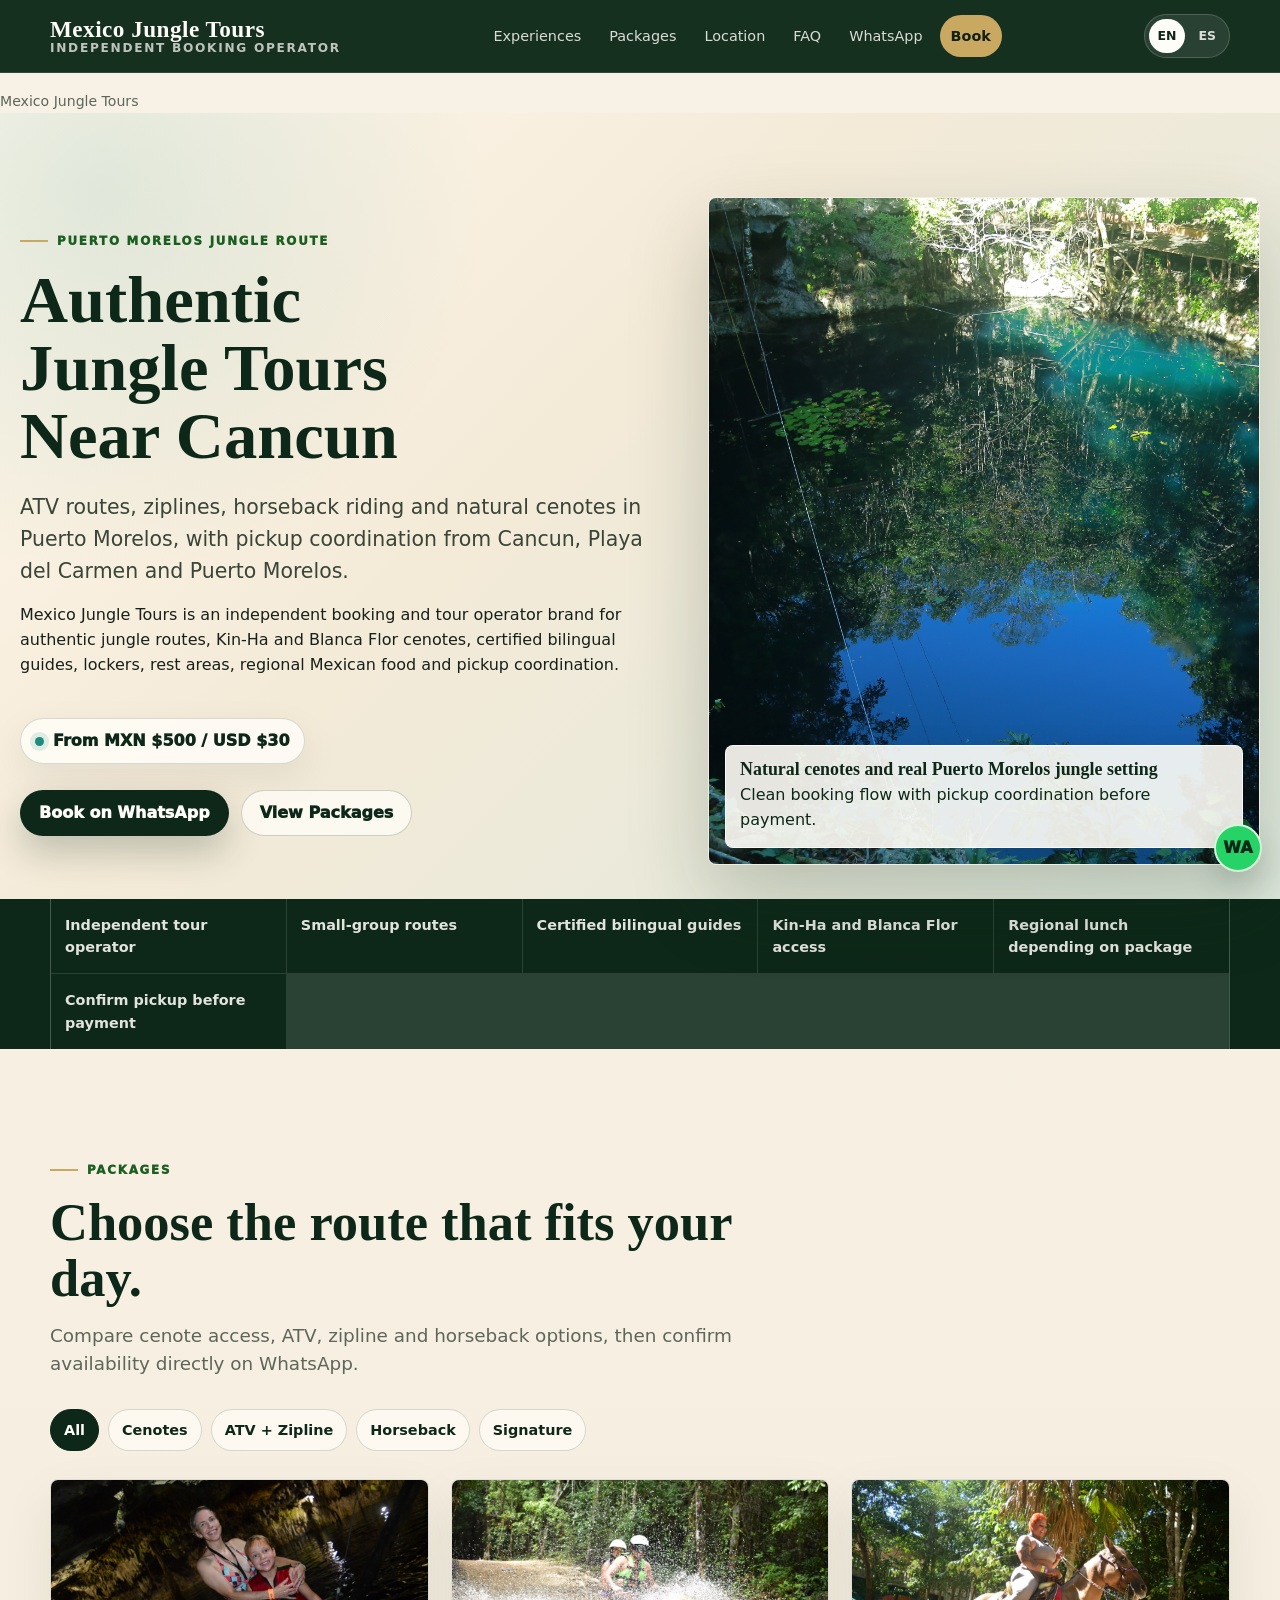
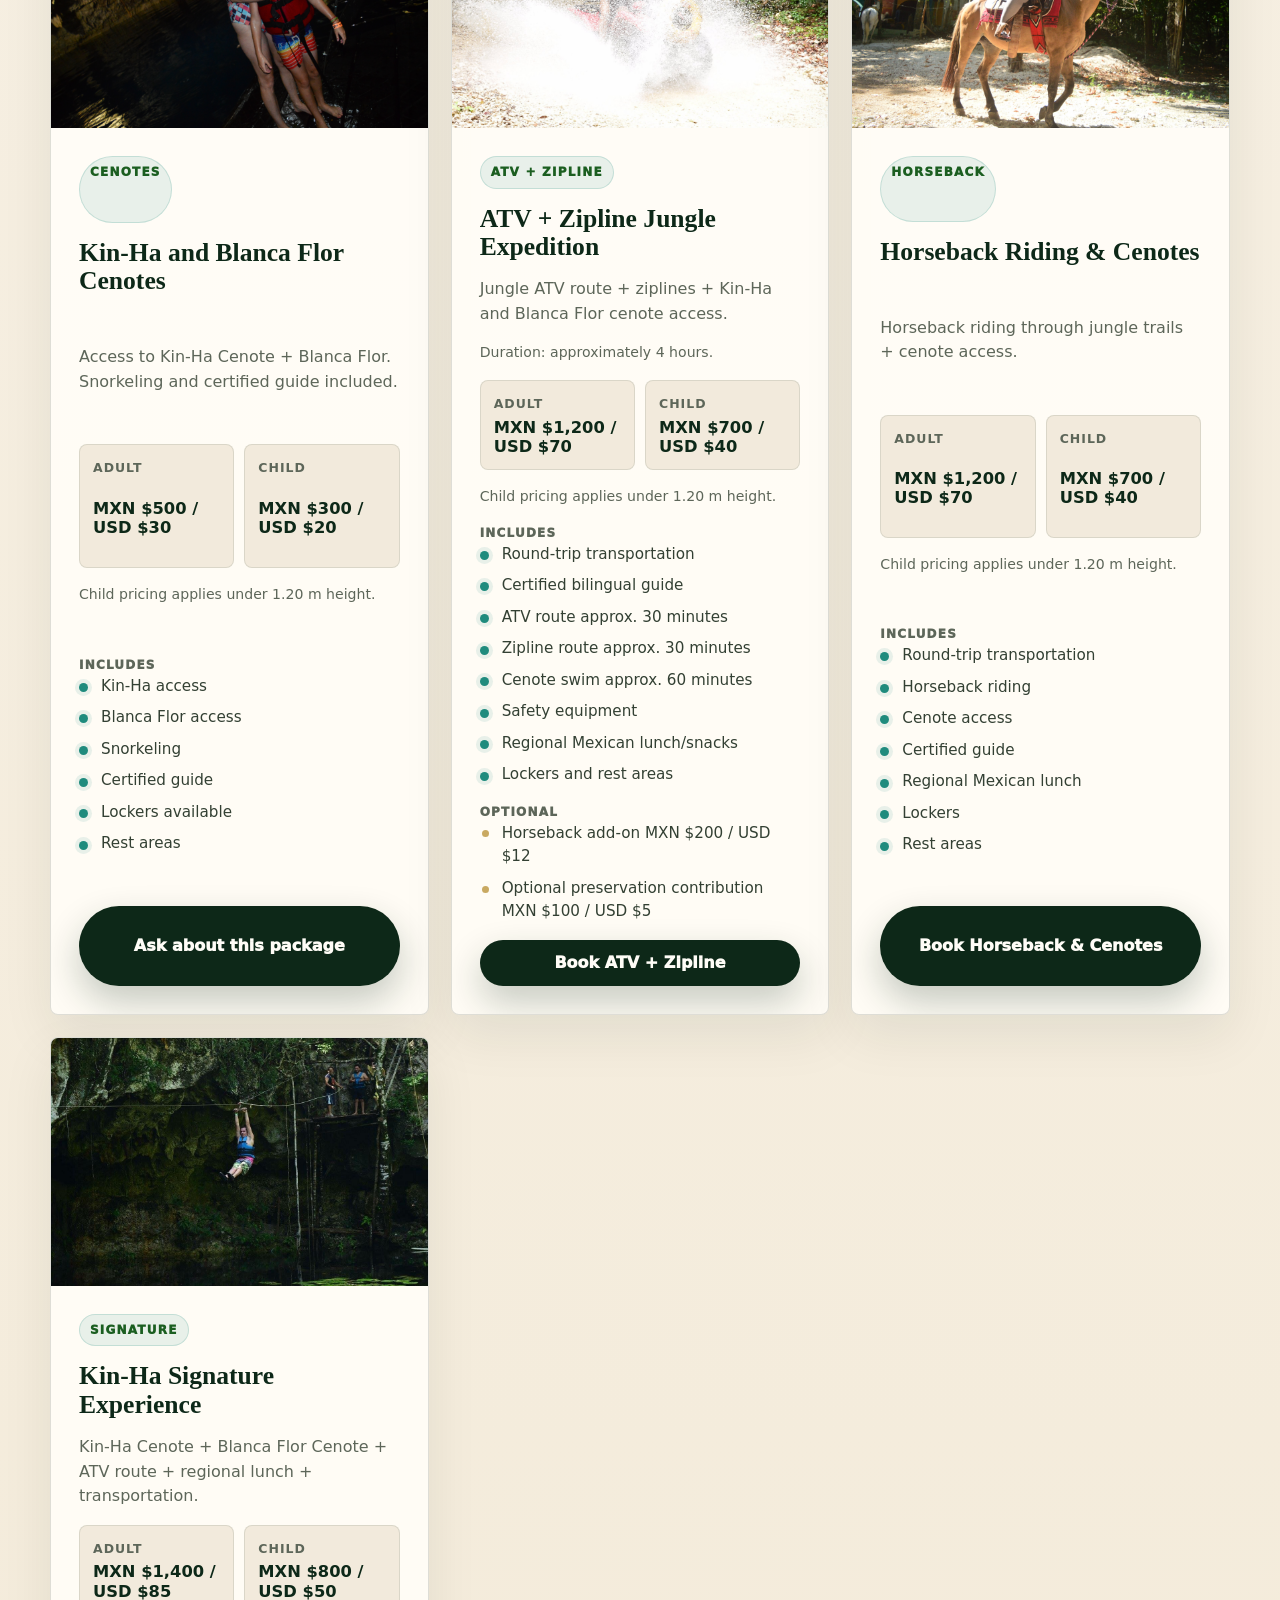
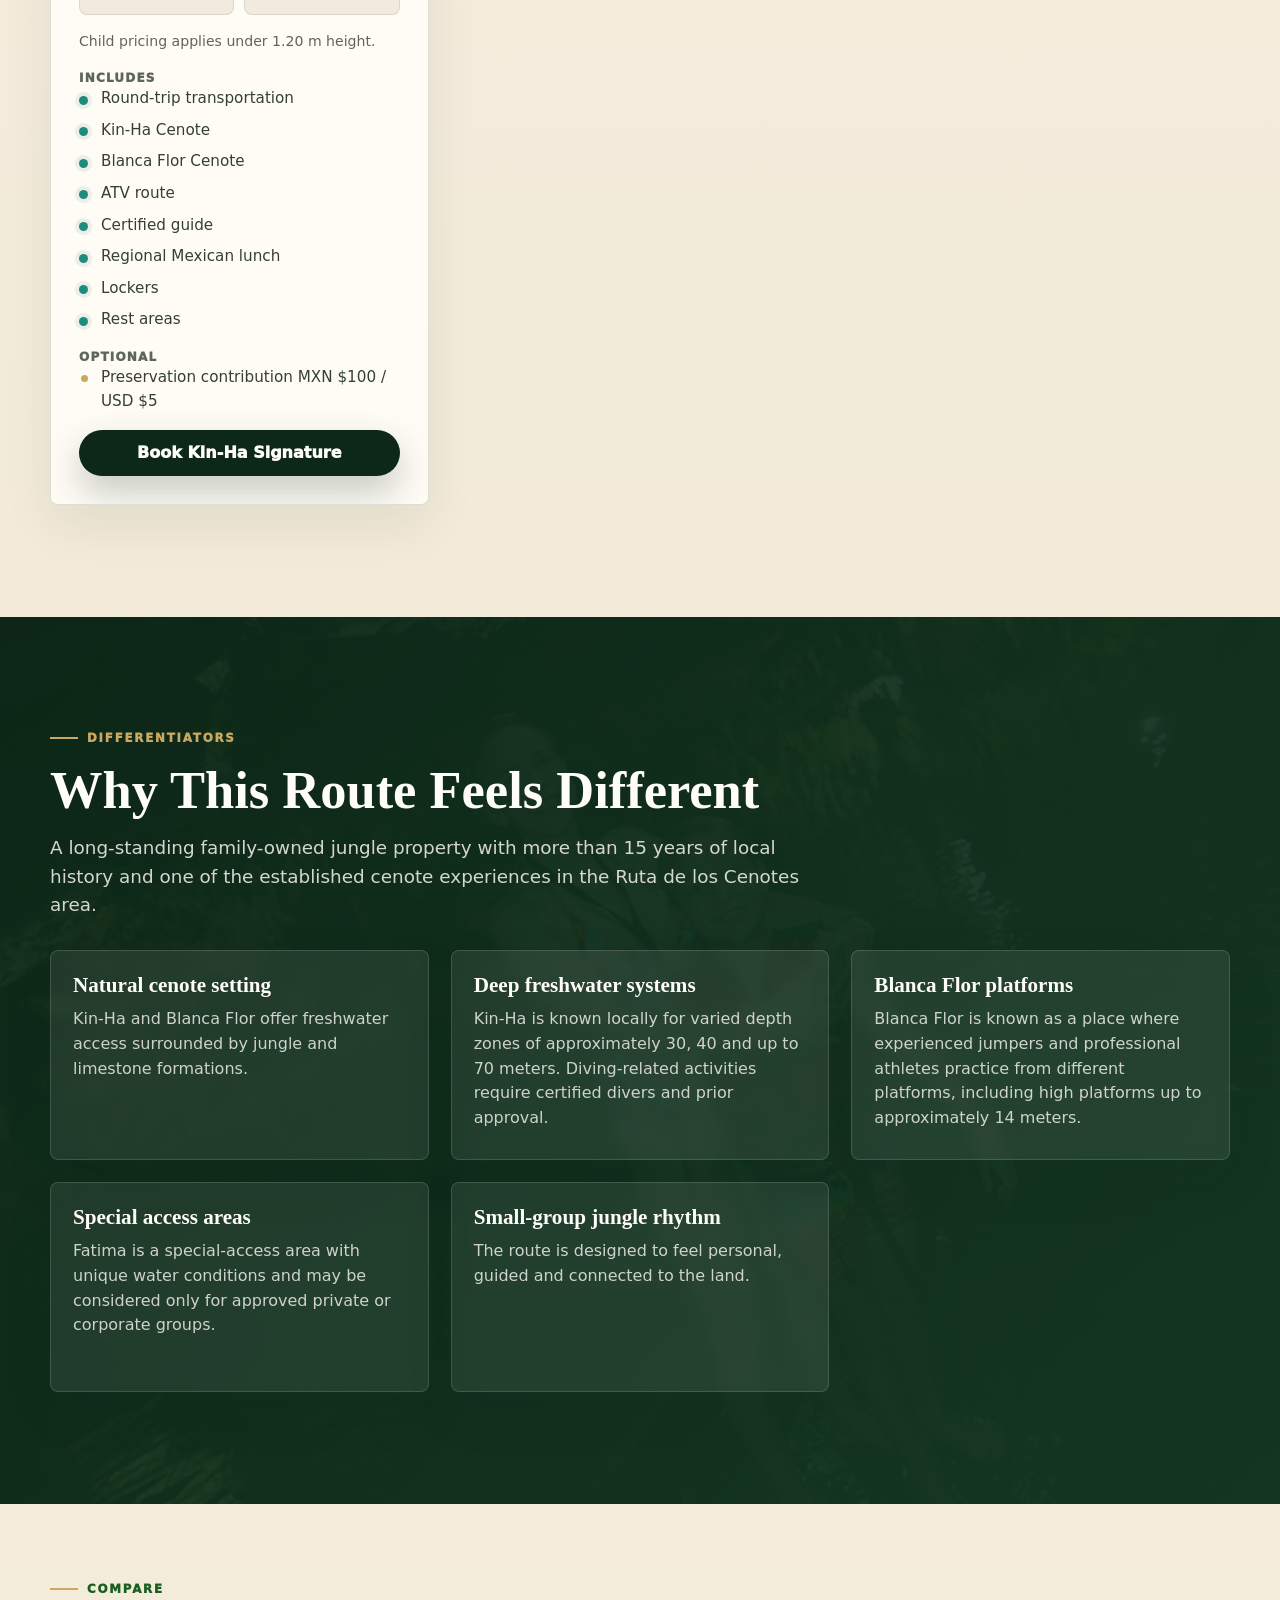
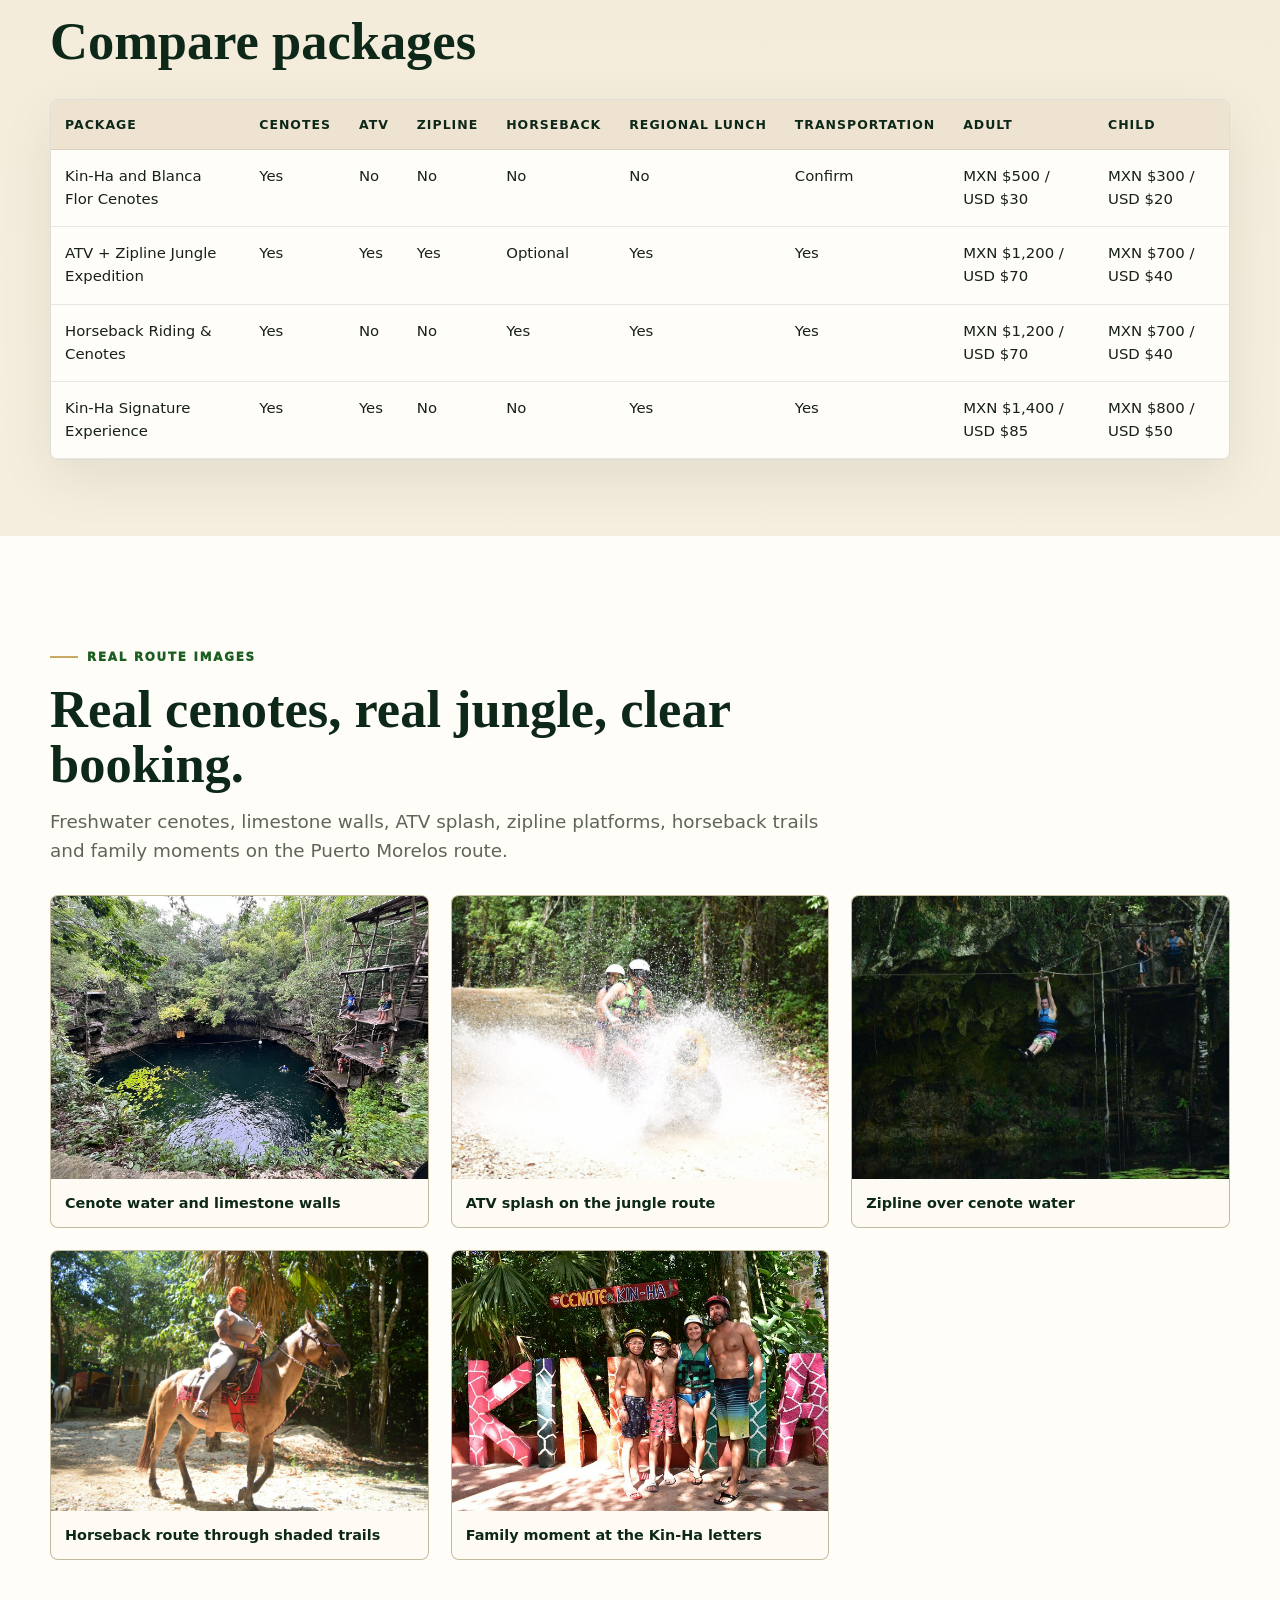
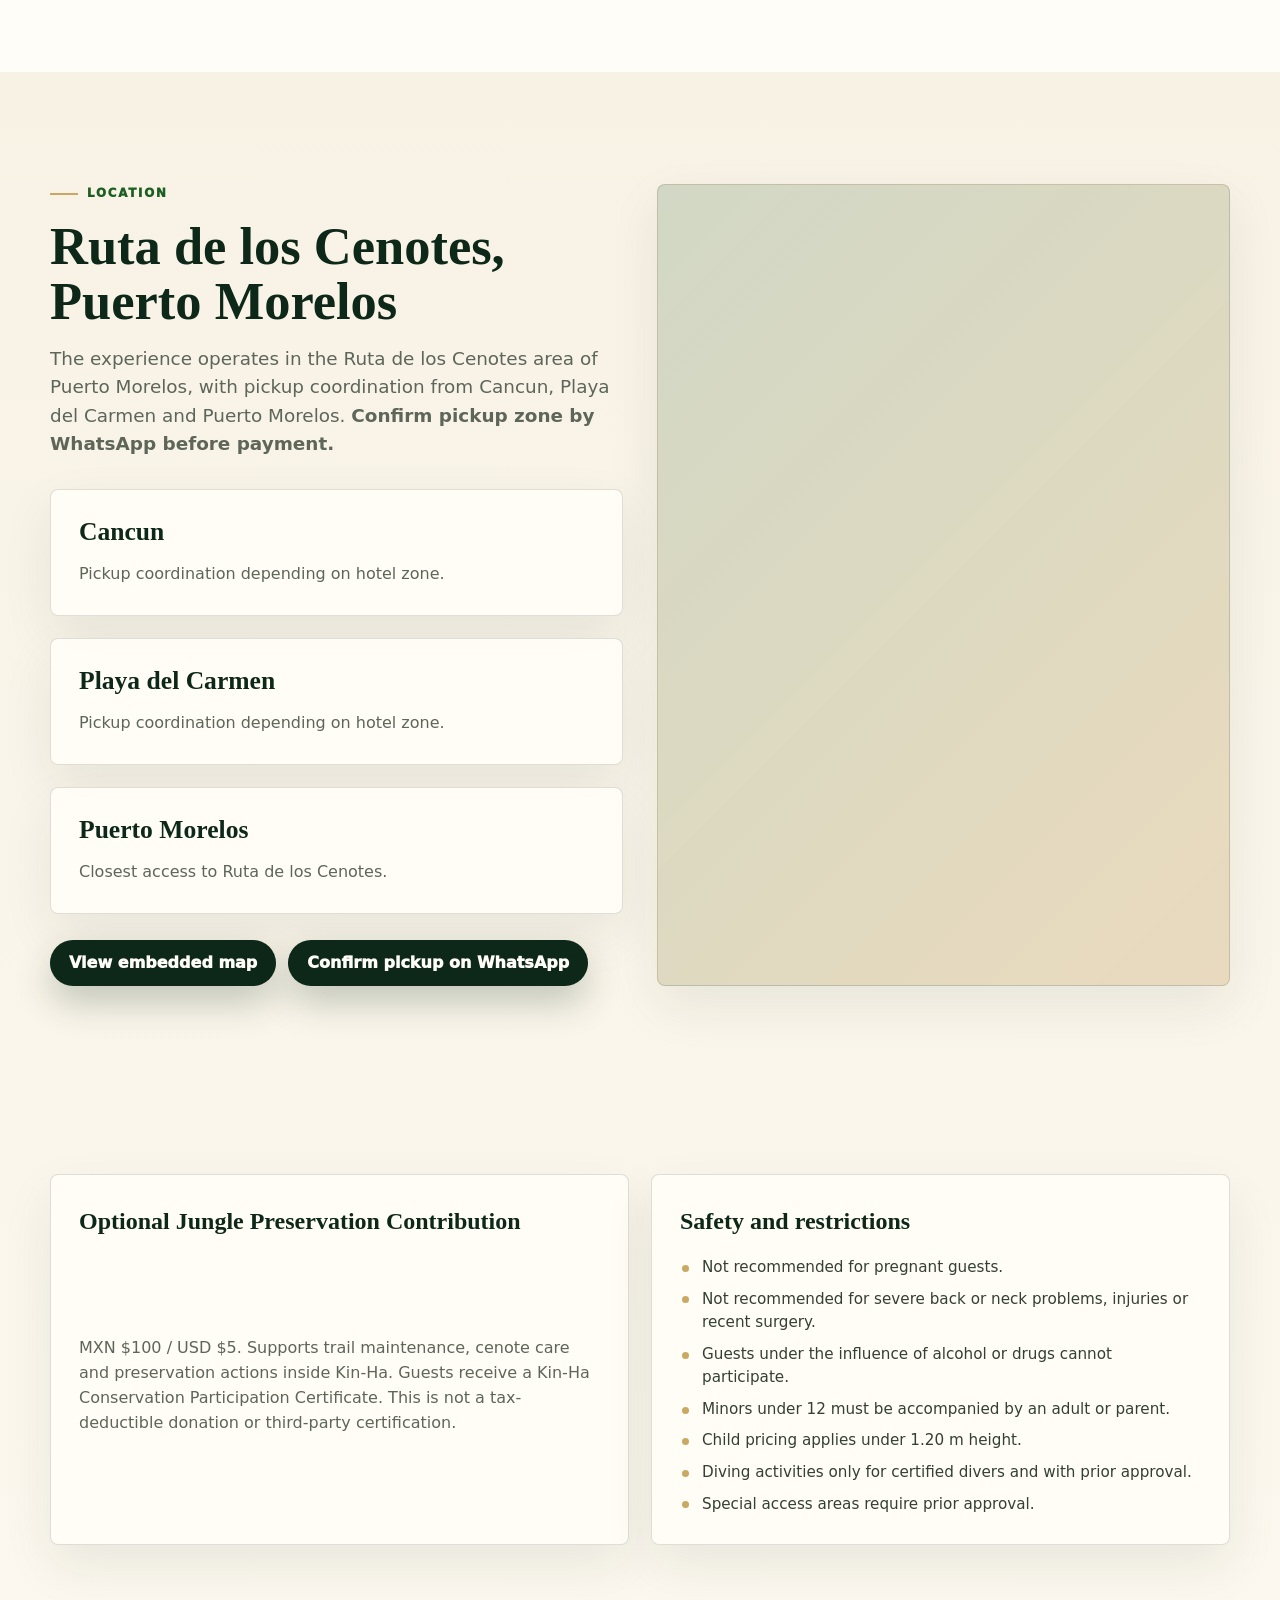
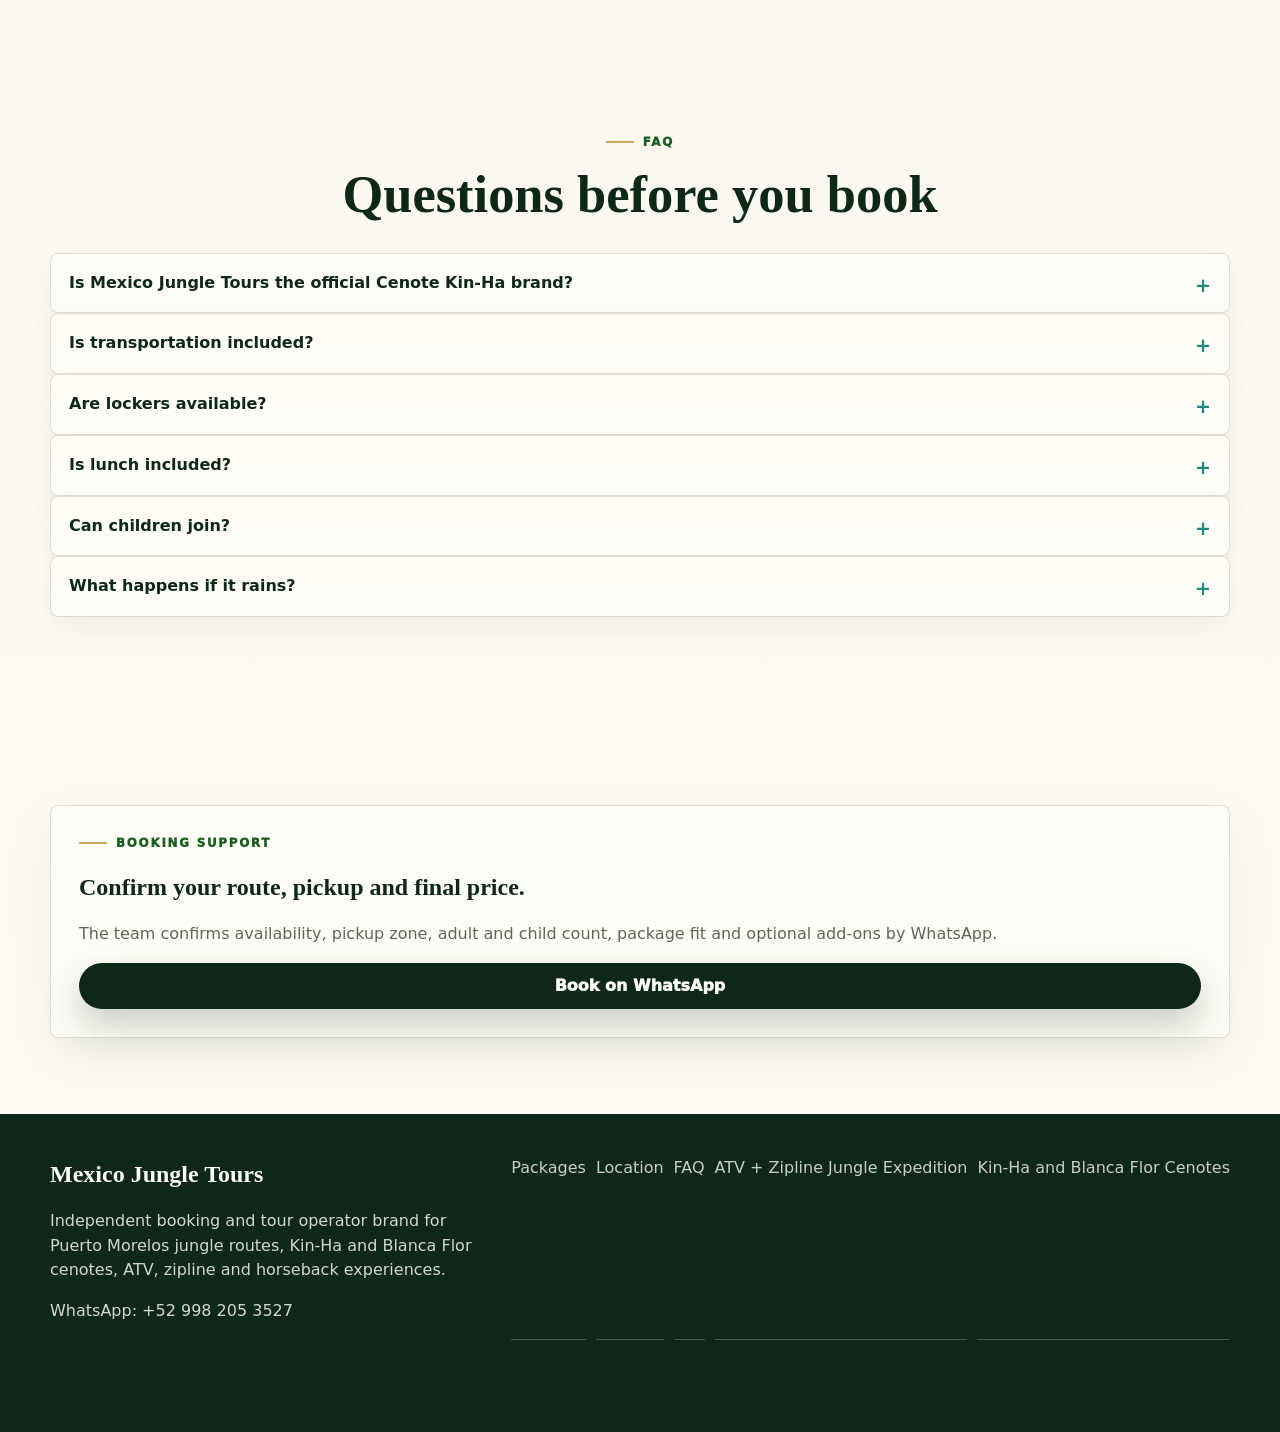
==== en/index.html @ 09f1c8a7 "Build bilingual SEO architecture for Mexico Jungle Tours" ====
<!doctype html>
<html lang="en">
<head>
  <meta charset="utf-8">
  <meta name="viewport" content="width=device-width, initial-scale=1">
  <title>Mexico Jungle Tours | ATV, Zipline &amp; Cenote Tours Near Cancun</title>
  <meta name="description" content="Book authentic ATV, zipline, horseback riding and cenote tours in Puerto Morelos with pickup coordination from Cancun, Playa del Carmen and Puerto Morelos.">
  <meta name="robots" content="index,follow">
  <link rel="canonical" href="https://mexicojungletours.com/en/">
  <link rel="alternate" hreflang="en" href="https://mexicojungletours.com/en/">
  <link rel="alternate" hreflang="es-MX" href="https://mexicojungletours.com/es/">
  <link rel="alternate" hreflang="x-default" href="https://mexicojungletours.com/">
  <meta property="og:title" content="Mexico Jungle Tours | ATV, Zipline &amp; Cenote Tours Near Cancun">
  <meta property="og:description" content="Book authentic ATV, zipline, horseback riding and cenote tours in Puerto Morelos with pickup coordination from Cancun, Playa del Carmen and Puerto Morelos.">
  <meta property="og:type" content="website">
  <meta property="og:url" content="https://mexicojungletours.com/en/">
  <meta property="og:image" content="https://mexicojungletours.com/assets/cenote-blanca-flor-puerto-morelos.jpg">
  <meta name="twitter:card" content="summary_large_image">
  <meta name="twitter:title" content="Mexico Jungle Tours | ATV, Zipline &amp; Cenote Tours Near Cancun">
  <meta name="twitter:description" content="Book authentic ATV, zipline, horseback riding and cenote tours in Puerto Morelos with pickup coordination from Cancun, Playa del Carmen and Puerto Morelos.">
  <meta name="twitter:image" content="https://mexicojungletours.com/assets/cenote-blanca-flor-puerto-morelos.jpg">
  <link rel="stylesheet" href="/assets/site.css">
<script type="application/ld+json">{"@context":"https://schema.org","@graph":[{"@type":"Organization","@id":"https://mexicojungletours.com/#organization","name":"Mexico Jungle Tours","url":"https://mexicojungletours.com","telephone":"+52 998 205 3527","description":"Independent booking and tour operator brand for Puerto Morelos jungle routes, Kin-Ha and Blanca Flor cenotes, ATV, zipline and horseback experiences."},{"@type":"LocalBusiness","@id":"https://mexicojungletours.com/#localbusiness","name":"Mexico Jungle Tours","url":"https://mexicojungletours.com","telephone":"+52 998 205 3527","image":"https://mexicojungletours.com/assets/cenote-blanca-flor-puerto-morelos.jpg","address":{"@type":"PostalAddress","addressLocality":"Puerto Morelos","addressRegion":"Quintana Roo","addressCountry":"MX"},"areaServed":["Cancun","Playa del Carmen","Puerto Morelos","Riviera Maya"],"description":"Mexico Jungle Tours is an independent booking and tour operator brand for authentic jungle routes, Kin-Ha and Blanca Flor cenotes, certified bilingual guides, lockers, rest areas, regional Mexican food and pickup coordination."},{"@type":"BreadcrumbList","@id":"https://mexicojungletours.com/en/#breadcrumb","itemListElement":[{"@type":"ListItem","position":1,"name":"Mexico Jungle Tours","item":"https://mexicojungletours.com/en/"}]},{"@type":"FAQPage","@id":"https://mexicojungletours.com/en/#faq","mainEntity":[{"@type":"Question","name":"Is Mexico Jungle Tours the official Cenote Kin-Ha brand?","acceptedAnswer":{"@type":"Answer","text":"No. Mexico Jungle Tours is an independent booking and tour operator brand offering access to authentic jungle routes and cenote experiences, including Kin-Ha and Blanca Flor access."}},{"@type":"Question","name":"Is transportation included?","acceptedAnswer":{"@type":"Answer","text":"Transportation is included in ATV, horseback and signature packages. Confirm your pickup zone before payment."}},{"@type":"Question","name":"Are lockers available?","acceptedAnswer":{"@type":"Answer","text":"Yes, lockers and rest areas are available."}},{"@type":"Question","name":"Is lunch included?","acceptedAnswer":{"@type":"Answer","text":"Regional Mexican lunch or snacks are included depending on the package."}},{"@type":"Question","name":"Can children join?","acceptedAnswer":{"@type":"Answer","text":"Children can join many activities. Minors under 12 must be accompanied by an adult or parent."}},{"@type":"Question","name":"What happens if it rains?","acceptedAnswer":{"@type":"Answer","text":"Light rain can be part of the jungle route. The team confirms weather, safety and schedule changes before the activity."}}]},{"@type":"TouristTrip","@id":"https://mexicojungletours.com/en/puerto-morelos-cenote-tour/#tour","name":"Kin-Ha and Blanca Flor Cenotes","description":"Access to Kin-Ha Cenote + Blanca Flor. Snorkeling and certified guide included.","image":"https://mexicojungletours.com/assets/cenote-kinha-ruta-de-los-cenotes.jpg","touristType":["Adventure travelers","Families","Small groups"],"provider":{"@id":"https://mexicojungletours.com/#organization"},"offers":{"@type":"Offer","name":"Kin-Ha and Blanca Flor Cenotes","priceCurrency":"MXN","price":"500","url":"https://mexicojungletours.com/en/puerto-morelos-cenote-tour/","availability":"https://schema.org/InStock"}},{"@type":"TouristTrip","@id":"https://mexicojungletours.com/en/atv-zipline-cenote-tour-cancun/#tour","name":"ATV + Zipline Jungle Expedition","description":"Jungle ATV route + ziplines + Kin-Ha and Blanca Flor cenote access.","image":"https://mexicojungletours.com/assets/atv-jungle-splash-kinha.jpg","touristType":["Adventure travelers","Families","Small groups"],"provider":{"@id":"https://mexicojungletours.com/#organization"},"offers":{"@type":"Offer","name":"ATV + Zipline Jungle Expedition","priceCurrency":"MXN","price":"1200","url":"https://mexicojungletours.com/en/atv-zipline-cenote-tour-cancun/","availability":"https://schema.org/InStock"}},{"@type":"TouristTrip","@id":"https://mexicojungletours.com/en/horseback-riding-cenote-tour-puerto-morelos/#tour","name":"Horseback Riding & Cenotes","description":"Horseback riding through jungle trails + cenote access.","image":"https://mexicojungletours.com/assets/horseback-riding-puerto-morelos-jungle.jpg","touristType":["Adventure travelers","Families","Small groups"],"provider":{"@id":"https://mexicojungletours.com/#organization"},"offers":{"@type":"Offer","name":"Horseback Riding & Cenotes","priceCurrency":"MXN","price":"1200","url":"https://mexicojungletours.com/en/horseback-riding-cenote-tour-puerto-morelos/","availability":"https://schema.org/InStock"}},{"@type":"TouristTrip","@id":"https://mexicojungletours.com/en/ruta-de-los-cenotes-puerto-morelos/#tour","name":"Kin-Ha Signature Experience","description":"Kin-Ha Cenote + Blanca Flor Cenote + ATV route + regional lunch + transportation.","image":"https://mexicojungletours.com/assets/zipline-over-cenote-water-kinha.jpg","touristType":["Adventure travelers","Families","Small groups"],"provider":{"@id":"https://mexicojungletours.com/#organization"},"offers":{"@type":"Offer","name":"Kin-Ha Signature Experience","priceCurrency":"MXN","price":"1400","url":"https://mexicojungletours.com/en/ruta-de-los-cenotes-puerto-morelos/","availability":"https://schema.org/InStock"}}]}</script>
</head>
<body>
<header class="site-header">
    <div class="header-inner">
      <a class="brand" href="/en/" aria-label="Mexico Jungle Tours">
        <strong>Mexico Jungle Tours</strong>
        <span>Independent booking operator</span>
      </a>
      <nav class="desktop-nav" aria-label="Primary navigation">
        <a href="/en/#experiences">Experiences</a>
        <a href="/en/#packages">Packages</a>
        <a href="/en/#location">Location</a>
        <a href="/en/#faq">FAQ</a>
        <a class="js-wa" data-message-en="Hi, I&#39;m interested in booking a Mexico Jungle Tours cenote and jungle experience. Can you confirm availability, pickup and pricing?" href="https://wa.me/529982053527" target="_blank" rel="noopener noreferrer">WhatsApp</a>
        <a class="nav-book js-wa" data-message-en="Hi, I&#39;m interested in booking a Mexico Jungle Tours cenote and jungle experience. Can you confirm availability, pickup and pricing?" href="https://wa.me/529982053527" target="_blank" rel="noopener noreferrer">Book</a>
      </nav>
      <div class="language-links" aria-label="Language">
        <a class="lang-link is-active" href="/en/" hreflang="en">EN</a>
        <a class="lang-link " href="/es/" hreflang="es-MX">ES</a>
      </div>
    </div>
    <nav class="mobile-nav" aria-label="Mobile navigation">
      <a href="/en/#experiences">Experiences</a>
      <a href="/en/#packages">Packages</a>
      <a href="/en/#location">Location</a>
      <a href="/en/#faq">FAQ</a>
      <a class="js-wa" data-message-en="Hi, I&#39;m interested in booking a Mexico Jungle Tours cenote and jungle experience. Can you confirm availability, pickup and pricing?" href="https://wa.me/529982053527" target="_blank" rel="noopener noreferrer">WhatsApp</a>
    </nav>
  </header>
<nav class="container breadcrumb" aria-label="Breadcrumb"><span aria-current="page">Mexico Jungle Tours</span></nav>
<main>
<section class="hero">
    <div class="hero-grid">
      <div class="hero-copy">
        <span class="eyebrow">Puerto Morelos jungle route</span>
        <h1>Authentic Jungle Tours Near Cancun</h1>
        <p class="subhead">ATV routes, ziplines, horseback riding and natural cenotes in Puerto Morelos, with pickup coordination from Cancun, Playa del Carmen and Puerto Morelos.</p>
        <p>Mexico Jungle Tours is an independent booking and tour operator brand for authentic jungle routes, Kin-Ha and Blanca Flor cenotes, certified bilingual guides, lockers, rest areas, regional Mexican food and pickup coordination.</p>
        <div class="price-cue">From MXN $500 / USD $30</div>
        <div class="hero-actions">
          <a class="btn btn-primary js-wa" data-message-en="Hi, I&#39;m interested in booking a Mexico Jungle Tours cenote and jungle experience. Can you confirm availability, pickup and pricing?" href="https://wa.me/529982053527" target="_blank" rel="noopener noreferrer">Book on WhatsApp</a>
          <a class="btn btn-secondary" href="#packages">View Packages</a>
        </div>
      </div>
      <div class="hero-media">
        <img src="/assets/cenote-blanca-flor-puerto-morelos.jpg" width="3648" height="2432" alt="Natural cenote water and limestone walls in Puerto Morelos on Ruta de los Cenotes" fetchpriority="high">
        <div class="hero-note"><strong>Natural cenotes and real Puerto Morelos jungle setting</strong><span>Clean booking flow with pickup coordination before payment.</span></div>
      </div>
    </div>
  </section>
      <section class="value-strip"><div class="container"><div class="value-grid"><span>Independent tour operator</span><span>Small-group routes</span><span>Certified bilingual guides</span><span>Kin-Ha and Blanca Flor access</span><span>Regional lunch depending on package</span><span>Confirm pickup before payment</span></div></div></section>
      <section class="section" id="packages">
    <div class="container">
      <div class="section-head">
        <span class="eyebrow">Packages</span>
        <h2>Choose the route that fits your day.</h2>
        <p>Compare cenote access, ATV, zipline and horseback options, then confirm availability directly on WhatsApp.</p>
      </div>
      <div class="filters" role="group" aria-label="Packages">
    <button class="filter-btn is-active" type="button" data-filter="all">All</button>
    <button class="filter-btn" type="button" data-filter="cenotes">Cenotes</button>
    <button class="filter-btn" type="button" data-filter="atv">ATV + Zipline</button>
    <button class="filter-btn" type="button" data-filter="horseback">Horseback</button>
    <button class="filter-btn" type="button" data-filter="signature">Signature</button>
  </div>
      <div class="packages-grid"><article class="package-card" data-route="cenotes">
    <a class="package-image" href="/en/puerto-morelos-cenote-tour/"><img src="/assets/cenote-kinha-ruta-de-los-cenotes.jpg" width="4512" height="3000" alt="Natural freshwater at Kin-Ha Cenote on Ruta de los Cenotes in Puerto Morelos" loading="lazy"></a>
    <div class="package-body">
      <span class="package-kicker">Cenotes</span>
      <h3><a href="/en/puerto-morelos-cenote-tour/">Kin-Ha and Blanca Flor Cenotes</a></h3>
      <p>Access to Kin-Ha Cenote + Blanca Flor. Snorkeling and certified guide included.</p>

      <div class="price-grid">
        <div class="price-cell"><span>Adult</span><strong>MXN $500 / USD $30</strong></div>
        <div class="price-cell"><span>Child</span><strong>MXN $300 / USD $20</strong></div>
      </div>
      <p class="note">Child pricing applies under 1.20 m height.</p>
      <div><p class="mini-label">Includes</p><ul class="check-list"><li>Kin-Ha access</li><li>Blanca Flor access</li><li>Snorkeling</li><li>Certified guide</li><li>Lockers available</li><li>Rest areas</li></ul></div>

      <a class="btn btn-primary js-wa" data-message-en="Hi, I&#39;m interested in booking Kin-Ha and Blanca Flor Cenotes. Can you confirm availability, pickup and final price?" href="https://wa.me/529982053527" target="_blank" rel="noopener noreferrer">Ask about this package</a>
    </div>
  </article><article class="package-card" data-route="atv">
    <a class="package-image" href="/en/atv-zipline-cenote-tour-cancun/"><img src="/assets/atv-jungle-splash-kinha.jpg" width="2000" height="1333" alt="ATV riders splashing through the Kin-Ha jungle route near Puerto Morelos" loading="lazy"></a>
    <div class="package-body">
      <span class="package-kicker">ATV + Zipline</span>
      <h3><a href="/en/atv-zipline-cenote-tour-cancun/">ATV + Zipline Jungle Expedition</a></h3>
      <p>Jungle ATV route + ziplines + Kin-Ha and Blanca Flor cenote access.</p>
      <p class="note">Duration: approximately 4 hours.</p>
      <div class="price-grid">
        <div class="price-cell"><span>Adult</span><strong>MXN $1,200 / USD $70</strong></div>
        <div class="price-cell"><span>Child</span><strong>MXN $700 / USD $40</strong></div>
      </div>
      <p class="note">Child pricing applies under 1.20 m height.</p>
      <div><p class="mini-label">Includes</p><ul class="check-list"><li>Round-trip transportation</li><li>Certified bilingual guide</li><li>ATV route approx. 30 minutes</li><li>Zipline route approx. 30 minutes</li><li>Cenote swim approx. 60 minutes</li><li>Safety equipment</li><li>Regional Mexican lunch/snacks</li><li>Lockers and rest areas</li></ul></div>
      <div><p class="mini-label">Optional</p><ul class="plain-list"><li>Horseback add-on MXN $200 / USD $12</li><li>Optional preservation contribution MXN $100 / USD $5</li></ul></div>
      <a class="btn btn-primary js-wa" data-message-en="Hi, I&#39;m interested in booking ATV + Zipline Jungle Expedition. Can you confirm availability, pickup and final price?" href="https://wa.me/529982053527" target="_blank" rel="noopener noreferrer">Book ATV + Zipline</a>
    </div>
  </article><article class="package-card" data-route="horseback">
    <a class="package-image" href="/en/horseback-riding-cenote-tour-puerto-morelos/"><img src="/assets/horseback-riding-puerto-morelos-jungle.jpg" width="4512" height="3000" alt="Horseback riding on shaded jungle trails near Puerto Morelos cenotes" loading="lazy"></a>
    <div class="package-body">
      <span class="package-kicker">Horseback</span>
      <h3><a href="/en/horseback-riding-cenote-tour-puerto-morelos/">Horseback Riding &amp; Cenotes</a></h3>
      <p>Horseback riding through jungle trails + cenote access.</p>

      <div class="price-grid">
        <div class="price-cell"><span>Adult</span><strong>MXN $1,200 / USD $70</strong></div>
        <div class="price-cell"><span>Child</span><strong>MXN $700 / USD $40</strong></div>
      </div>
      <p class="note">Child pricing applies under 1.20 m height.</p>
      <div><p class="mini-label">Includes</p><ul class="check-list"><li>Round-trip transportation</li><li>Horseback riding</li><li>Cenote access</li><li>Certified guide</li><li>Regional Mexican lunch</li><li>Lockers</li><li>Rest areas</li></ul></div>

      <a class="btn btn-primary js-wa" data-message-en="Hi, I&#39;m interested in booking Horseback Riding &amp; Cenotes. Can you confirm availability, pickup and final price?" href="https://wa.me/529982053527" target="_blank" rel="noopener noreferrer">Book Horseback &amp; Cenotes</a>
    </div>
  </article><article class="package-card" data-route="signature">
    <a class="package-image" href="/en/ruta-de-los-cenotes-puerto-morelos/"><img src="/assets/zipline-over-cenote-water-kinha.jpg" width="1124" height="750" alt="Zipline over cenote water on the Kin-Ha jungle route" loading="lazy"></a>
    <div class="package-body">
      <span class="package-kicker">Signature</span>
      <h3><a href="/en/ruta-de-los-cenotes-puerto-morelos/">Kin-Ha Signature Experience</a></h3>
      <p>Kin-Ha Cenote + Blanca Flor Cenote + ATV route + regional lunch + transportation.</p>

      <div class="price-grid">
        <div class="price-cell"><span>Adult</span><strong>MXN $1,400 / USD $85</strong></div>
        <div class="price-cell"><span>Child</span><strong>MXN $800 / USD $50</strong></div>
      </div>
      <p class="note">Child pricing applies under 1.20 m height.</p>
      <div><p class="mini-label">Includes</p><ul class="check-list"><li>Round-trip transportation</li><li>Kin-Ha Cenote</li><li>Blanca Flor Cenote</li><li>ATV route</li><li>Certified guide</li><li>Regional Mexican lunch</li><li>Lockers</li><li>Rest areas</li></ul></div>
      <div><p class="mini-label">Optional</p><ul class="plain-list"><li>Preservation contribution MXN $100 / USD $5</li></ul></div>
      <a class="btn btn-primary js-wa" data-message-en="Hi, I&#39;m interested in booking Kin-Ha Signature Experience. Can you confirm availability, pickup and final price?" href="https://wa.me/529982053527" target="_blank" rel="noopener noreferrer">Book Kin-Ha Signature</a>
    </div>
  </article></div>
    </div>
  </section>
      <section class="section contrast" id="experiences">
    <div class="container">
      <div class="section-head">
        <span class="eyebrow">Differentiators</span>
        <h2>Why This Route Feels Different</h2>
        <p>A long-standing family-owned jungle property with more than 15 years of local history and one of the established cenote experiences in the Ruta de los Cenotes area.</p>
      </div>
      <div class="diff-grid"><article class="diff-card"><h3>Natural cenote setting</h3><p>Kin-Ha and Blanca Flor offer freshwater access surrounded by jungle and limestone formations.</p></article><article class="diff-card"><h3>Deep freshwater systems</h3><p>Kin-Ha is known locally for varied depth zones of approximately 30, 40 and up to 70 meters. Diving-related activities require certified divers and prior approval.</p></article><article class="diff-card"><h3>Blanca Flor platforms</h3><p>Blanca Flor is known as a place where experienced jumpers and professional athletes practice from different platforms, including high platforms up to approximately 14 meters.</p></article><article class="diff-card"><h3>Special access areas</h3><p>Fatima is a special-access area with unique water conditions and may be considered only for approved private or corporate groups.</p></article><article class="diff-card"><h3>Small-group jungle rhythm</h3><p>The route is designed to feel personal, guided and connected to the land.</p></article></div>
    </div>
  </section>
      <section class="section-tight">
    <div class="container">
      <div class="section-head"><span class="eyebrow">Compare</span><h2>Compare packages</h2></div>
      <div class="compare-wrap">
        <table class="compare-table">
          <thead><tr><th>Package</th><th>Cenotes</th><th>ATV</th><th>Zipline</th><th>Horseback</th><th>Regional lunch</th><th>Transportation</th><th>Adult</th><th>Child</th></tr></thead>
          <tbody><tr><td><a href="/en/puerto-morelos-cenote-tour/">Kin-Ha and Blanca Flor Cenotes</a></td><td>Yes</td><td>No</td><td>No</td><td>No</td><td>No</td><td>Confirm</td><td>MXN $500 / USD $30</td><td>MXN $300 / USD $20</td></tr><tr><td><a href="/en/atv-zipline-cenote-tour-cancun/">ATV + Zipline Jungle Expedition</a></td><td>Yes</td><td>Yes</td><td>Yes</td><td>Optional</td><td>Yes</td><td>Yes</td><td>MXN $1,200 / USD $70</td><td>MXN $700 / USD $40</td></tr><tr><td><a href="/en/horseback-riding-cenote-tour-puerto-morelos/">Horseback Riding &amp; Cenotes</a></td><td>Yes</td><td>No</td><td>No</td><td>Yes</td><td>Yes</td><td>Yes</td><td>MXN $1,200 / USD $70</td><td>MXN $700 / USD $40</td></tr><tr><td><a href="/en/ruta-de-los-cenotes-puerto-morelos/">Kin-Ha Signature Experience</a></td><td>Yes</td><td>Yes</td><td>No</td><td>No</td><td>Yes</td><td>Yes</td><td>MXN $1,400 / USD $85</td><td>MXN $800 / USD $50</td></tr></tbody>
        </table>
      </div>
    </div>
  </section>
      <section class="section visual-band">
    <div class="container">
      <div class="section-head">
        <span class="eyebrow">Real route images</span>
        <h2>Real cenotes, real jungle, clear booking.</h2>
        <p>Freshwater cenotes, limestone walls, ATV splash, zipline platforms, horseback trails and family moments on the Puerto Morelos route.</p>
      </div>
      <div class="gallery"><figure><img src="/assets/cenote-jump-kinha-puerto-morelos.jpg" width="1400" height="1050" alt="Guest jumping into a Kin-Ha cenote in Puerto Morelos" loading="lazy"><figcaption>Cenote water and limestone walls</figcaption></figure><figure><img src="/assets/atv-jungle-splash-kinha.jpg" width="2000" height="1333" alt="ATV splash on Kin-Ha jungle terrain near Puerto Morelos" loading="lazy"><figcaption>ATV splash on the jungle route</figcaption></figure><figure><img src="/assets/zipline-over-cenote-water-kinha.jpg" width="1124" height="750" alt="Zipline over cenote water near Puerto Morelos" loading="lazy"><figcaption>Zipline over cenote water</figcaption></figure><figure><img src="/assets/horseback-riding-puerto-morelos-jungle.jpg" width="4512" height="3000" alt="Horseback riding on Puerto Morelos jungle trails" loading="lazy"><figcaption>Horseback route through shaded trails</figcaption></figure><figure><img src="/assets/family-kinha-sign-puerto-morelos.jpg" width="720" height="480" alt="Family at the Kin-Ha sign on Ruta de los Cenotes" loading="lazy"><figcaption>Family moment at the Kin-Ha letters</figcaption></figure></div>
    </div>
  </section>
      <section class="section" id="location">
    <div class="container">
      <div class="map-layout">
        <div>
          <div class="section-head">
            <span class="eyebrow">Location</span>
            <h2>Ruta de los Cenotes, Puerto Morelos</h2>
            <p>The experience operates in the Ruta de los Cenotes area of Puerto Morelos, with pickup coordination from Cancun, Playa del Carmen and Puerto Morelos. <strong>Confirm pickup zone by WhatsApp before payment.</strong></p>
          </div>
          <div class="location-grid">
            <article class="location-card"><h3>Cancun</h3><p>Pickup coordination depending on hotel zone.</p></article>
            <article class="location-card"><h3>Playa del Carmen</h3><p>Pickup coordination depending on hotel zone.</p></article>
            <article class="location-card"><h3>Puerto Morelos</h3><p>Closest access to Ruta de los Cenotes.</p></article>
          </div>
          <div class="button-row">
            <button class="btn btn-primary" type="button" id="load-map">View embedded map</button>
            <a class="btn btn-primary js-wa" data-message-en="Hi, I&#39;m interested in a Mexico Jungle Tours experience. Can you confirm the pickup zone before payment?" href="https://wa.me/529982053527" target="_blank" rel="noopener noreferrer">Confirm pickup on WhatsApp</a>
          </div>
        </div>
        <div class="map-card" id="map-card" data-map-loaded="false">
          <div class="map-intro">
            <strong>Embedded map loads only when needed</strong>
            <p>This keeps the site fast while keeping the route easy to plan.</p>
            <button class="btn btn-primary" type="button" data-map-trigger>View embedded map</button>
          </div>
        </div>
      </div>
    </div>
  </section>
      <section class="section-tight">
    <div class="container">
      <div class="info-grid">
        <article class="info-card"><h2>Optional Jungle Preservation Contribution</h2><p>MXN $100 / USD $5. Supports trail maintenance, cenote care and preservation actions inside Kin-Ha. Guests receive a Kin-Ha Conservation Participation Certificate. This is not a tax-deductible donation or third-party certification.</p></article>
        <article class="info-card"><h2>Safety and restrictions</h2><ul class="plain-list"><li>Not recommended for pregnant guests.</li><li>Not recommended for severe back or neck problems, injuries or recent surgery.</li><li>Guests under the influence of alcohol or drugs cannot participate.</li><li>Minors under 12 must be accompanied by an adult or parent.</li><li>Child pricing applies under 1.20 m height.</li><li>Diving activities only for certified divers and with prior approval.</li><li>Special access areas require prior approval.</li></ul></article>
      </div>
    </div>
  </section>
      <section class="section" id="faq">
    <div class="container">
      <div class="section-head center"><span class="eyebrow">FAQ</span><h2>Questions before you book</h2></div>
      <div class="faq-list"><details><summary>Is Mexico Jungle Tours the official Cenote Kin-Ha brand?</summary><p>No. Mexico Jungle Tours is an independent booking and tour operator brand offering access to authentic jungle routes and cenote experiences, including Kin-Ha and Blanca Flor access.</p></details><details><summary>Is transportation included?</summary><p>Transportation is included in ATV, horseback and signature packages. Confirm your pickup zone before payment.</p></details><details><summary>Are lockers available?</summary><p>Yes, lockers and rest areas are available.</p></details><details><summary>Is lunch included?</summary><p>Regional Mexican lunch or snacks are included depending on the package.</p></details><details><summary>Can children join?</summary><p>Children can join many activities. Minors under 12 must be accompanied by an adult or parent.</p></details><details><summary>What happens if it rains?</summary><p>Light rain can be part of the jungle route. The team confirms weather, safety and schedule changes before the activity.</p></details></div>
    </div>
  </section>
      <section class="section-tight">
    <div class="container">
      <div class="booking-card">
        <span class="eyebrow">Booking support</span>
        <h2>Confirm your route, pickup and final price.</h2>
        <p>The team confirms availability, pickup zone, adult and child count, package fit and optional add-ons by WhatsApp.</p>
        <a class="btn btn-primary js-wa" data-message-en="Hi, I&#39;m interested in booking a Mexico Jungle Tours cenote and jungle experience. Can you confirm availability, pickup and pricing?" href="https://wa.me/529982053527" target="_blank" rel="noopener noreferrer">Book on WhatsApp</a>
      </div>
    </div>
  </section>
</main>
<footer class="site-footer">
    <div class="container footer-grid">
      <div>
        <strong>Mexico Jungle Tours</strong>
        <p>Independent booking and tour operator brand for Puerto Morelos jungle routes, Kin-Ha and Blanca Flor cenotes, ATV, zipline and horseback experiences.</p>
        <p>WhatsApp: +52 998 205 3527</p>
      </div>
      <div class="footer-links">
        <a href="/en/#packages">Packages</a>
        <a href="/en/#location">Location</a>
        <a href="/en/#faq">FAQ</a>
        <a href="/en/atv-zipline-cenote-tour-cancun/">ATV + Zipline Jungle Expedition</a>
        <a href="/en/puerto-morelos-cenote-tour/">Kin-Ha and Blanca Flor Cenotes</a>
      </div>
    </div>
  </footer>
  <a class="floating-wa js-wa" data-message-en="Hi, I&#39;m interested in booking a Mexico Jungle Tours cenote and jungle experience. Can you confirm availability, pickup and pricing?" href="https://wa.me/529982053527" target="_blank" rel="noopener noreferrer" aria-label="WhatsApp">WA</a>
  <div class="mobile-booking-bar" role="navigation" aria-label="Mobile booking shortcuts">
    <a class="btn btn-primary js-wa" data-message-en="Hi, I&#39;m interested in booking a Mexico Jungle Tours cenote and jungle experience. Can you confirm availability, pickup and pricing?" href="https://wa.me/529982053527" target="_blank" rel="noopener noreferrer">WhatsApp</a>
    <a class="btn btn-secondary" href="/en/#packages">Packages</a>
  </div>
<script src="/assets/site.js" defer></script>
</body>
</html>
---- assets/site.css ----
:root {
  --ivory: #f7f1e6;
  --mist: #fffdf7;
  --sand: #eadfc9;
  --limestone: #d7c9af;
  --green-950: #0d2818;
  --green-900: #143822;
  --green-800: #1b5e20;
  --jade: #1f8b7d;
  --cenote: #1b7f9e;
  --gold: #c9a961;
  --ink: #172019;
  --muted: #5d6659;
  --border: rgba(23, 32, 25, .14);
  color-scheme: light;
  scroll-behavior: smooth;
}

* {
  box-sizing: border-box;
}

html {
  background: var(--ivory);
}

body {
  margin: 0;
  min-width: 320px;
  overflow-x: hidden;
  background: linear-gradient(180deg, var(--ivory), #f3ead8 45%, var(--mist));
  color: var(--ink);
  font-family: ui-sans-serif, system-ui, -apple-system, BlinkMacSystemFont, "Segoe UI", sans-serif;
  line-height: 1.55;
}

img {
  display: block;
  max-width: 100%;
  height: auto;
}

a {
  color: inherit;
  text-decoration: none;
}

button {
  font: inherit;
}

[id] {
  scroll-margin-top: 112px;
}

.site-header {
  position: sticky;
  top: 0;
  z-index: 80;
  background: rgba(13, 40, 24, .96);
  border-bottom: 1px solid rgba(255, 255, 255, .12);
  color: var(--mist);
  backdrop-filter: blur(14px);
}

.header-inner {
  width: min(1180px, calc(100% - 32px));
  min-height: 72px;
  margin: 0 auto;
  display: flex;
  align-items: center;
  justify-content: space-between;
  gap: 18px;
}

.brand {
  display: grid;
  gap: 1px;
  min-width: 0;
  line-height: 1.05;
}

.brand strong {
  font-family: Georgia, "Times New Roman", serif;
  font-size: clamp(1.08rem, 2.4vw, 1.45rem);
  letter-spacing: .02em;
}

.brand span {
  color: rgba(255, 253, 247, .72);
  font-size: .76rem;
  font-weight: 800;
  text-transform: uppercase;
  letter-spacing: .14em;
}

.desktop-nav {
  display: none;
  align-items: center;
  gap: 6px;
}

.desktop-nav a,
.mobile-nav a,
.lang-link {
  border-radius: 999px;
  color: rgba(255, 253, 247, .84);
  transition: background .2s ease, color .2s ease, border-color .2s ease;
}

.desktop-nav a {
  padding: 10px 11px;
  font-size: .9rem;
}

.desktop-nav a:hover,
.mobile-nav a:hover,
.lang-link:hover {
  background: rgba(255, 255, 255, .08);
  color: var(--mist);
}

.nav-book {
  background: var(--gold) !important;
  color: #142014 !important;
  font-weight: 900;
}

.language-links {
  display: inline-flex;
  gap: 4px;
  padding: 4px;
  border: 1px solid rgba(255, 255, 255, .18);
  border-radius: 999px;
  background: rgba(255, 255, 255, .08);
  flex: 0 0 auto;
}

.lang-link {
  padding: 7px 9px;
  font-size: .78rem;
  font-weight: 900;
}

.lang-link.is-active {
  background: var(--mist);
  color: var(--green-950);
}

.mobile-nav {
  display: flex;
  gap: 8px;
  overflow-x: auto;
  width: 100%;
  padding: 0 16px 12px;
  scrollbar-width: none;
}

.mobile-nav::-webkit-scrollbar {
  display: none;
}

.mobile-nav a {
  flex: 0 0 auto;
  padding: 8px 11px;
  border: 1px solid rgba(255, 255, 255, .14);
  background: rgba(255, 255, 255, .06);
  font-size: .85rem;
}

.container {
  width: min(1180px, calc(100% - 32px));
  margin: 0 auto;
}

.section {
  padding: clamp(64px, 9vw, 112px) 0;
}

.section-tight {
  padding: clamp(42px, 7vw, 76px) 0;
}

.eyebrow {
  display: inline-flex;
  align-items: center;
  gap: 9px;
  color: var(--green-800);
  font-size: .74rem;
  font-weight: 950;
  letter-spacing: .15em;
  text-transform: uppercase;
}

.eyebrow::before {
  content: "";
  width: 28px;
  height: 2px;
  background: var(--gold);
}

.hero {
  background:
    radial-gradient(circle at 8% 10%, rgba(31, 139, 125, .13), transparent 28%),
    linear-gradient(135deg, #fff8ec 0%, #f4ead8 42%, #dfe9dd 100%);
}

.hero-grid {
  width: min(1240px, calc(100% - 32px));
  min-height: min(760px, calc(100svh - 72px));
  margin: 0 auto;
  display: grid;
  grid-template-columns: 1fr;
  gap: 30px;
  align-items: center;
  padding: clamp(36px, 7vw, 84px) 0 34px;
}

.hero-copy {
  max-width: 690px;
}

h1,
h2,
h3 {
  margin: 0;
  font-family: Georgia, "Times New Roman", serif;
  color: var(--green-950);
  letter-spacing: 0;
}

h1 {
  margin-top: 16px;
  max-width: 13.5ch;
  font-size: clamp(2.45rem, 5.2vw, 4.7rem);
  line-height: 1.02;
}

.hero .subhead {
  margin: 22px 0 0;
  max-width: 650px;
  color: #394537;
  font-size: clamp(1.04rem, 2.2vw, 1.28rem);
}

.hero-media {
  position: relative;
  min-height: 420px;
  overflow: hidden;
  border: 1px solid rgba(255, 253, 247, .7);
  border-radius: 8px;
  background: var(--limestone);
  box-shadow: 0 34px 80px rgba(13, 40, 24, .22);
}

.hero-media img {
  width: 100%;
  height: 100%;
  min-height: 420px;
  object-fit: cover;
  object-position: center;
}

.hero-note {
  position: absolute;
  left: 16px;
  right: 16px;
  bottom: 16px;
  display: grid;
  gap: 4px;
  padding: 14px;
  border: 1px solid rgba(255, 255, 255, .8);
  border-radius: 8px;
  background: rgba(255, 253, 247, .9);
  color: var(--green-950);
  box-shadow: 0 18px 40px rgba(13, 40, 24, .16);
}

.hero-note strong {
  font-family: Georgia, "Times New Roman", serif;
  font-size: 1.12rem;
  line-height: 1.1;
}

.price-cue {
  display: inline-flex;
  align-items: center;
  gap: 9px;
  margin-top: 24px;
  padding: 10px 14px;
  border: 1px solid rgba(13, 40, 24, .16);
  border-radius: 999px;
  background: rgba(255, 253, 247, .86);
  color: var(--green-950);
  font-weight: 950;
  box-shadow: 0 14px 38px rgba(13, 40, 24, .08);
}

.price-cue::before {
  content: "";
  width: 9px;
  height: 9px;
  border-radius: 999px;
  background: var(--jade);
  box-shadow: 0 0 0 5px rgba(31, 139, 125, .14);
}

.button-row,
.hero-actions {
  display: flex;
  flex-wrap: wrap;
  gap: 12px;
  align-items: center;
  margin-top: 26px;
}

.btn {
  display: inline-flex;
  align-items: center;
  justify-content: center;
  min-height: 46px;
  padding: 12px 18px;
  border: 1px solid transparent;
  border-radius: 999px;
  cursor: pointer;
  font-weight: 950;
  line-height: 1;
  transition: transform .2s ease, box-shadow .2s ease, background .2s ease, border-color .2s ease;
}

.btn:hover {
  transform: translateY(-1px);
}

.btn-primary {
  background: var(--green-950);
  color: var(--mist);
  box-shadow: 0 16px 36px rgba(13, 40, 24, .24);
}

.btn-gold {
  background: var(--gold);
  color: #172019;
  box-shadow: 0 12px 28px rgba(139, 102, 34, .2);
}

.btn-secondary {
  border-color: rgba(13, 40, 24, .2);
  background: rgba(255, 253, 247, .78);
  color: var(--green-950);
}

.btn-outline {
  border-color: rgba(13, 40, 24, .18);
  background: transparent;
  color: var(--green-950);
}

.value-strip {
  background: var(--green-950);
  color: var(--mist);
}

.value-grid {
  display: grid;
  grid-template-columns: repeat(auto-fit, minmax(230px, 1fr));
  gap: 1px;
  border-left: 1px solid rgba(255, 255, 255, .12);
  border-right: 1px solid rgba(255, 255, 255, .12);
  background: rgba(255, 255, 255, .12);
}

.value-grid span {
  padding: 15px 14px;
  background: var(--green-950);
  color: rgba(255, 253, 247, .88);
  font-size: .9rem;
  font-weight: 850;
}

.section-head {
  display: grid;
  gap: 16px;
  max-width: 780px;
  margin-bottom: 30px;
}

.section-head.center {
  margin-left: auto;
  margin-right: auto;
  text-align: center;
  justify-items: center;
}

.section-head h2 {
  font-size: clamp(2rem, 4.1vw, 3.55rem);
  line-height: 1.05;
}

.section-head p {
  margin: 0;
  color: var(--muted);
  font-size: clamp(1rem, 2vw, 1.15rem);
}

.breadcrumb {
  display: flex;
  flex-wrap: wrap;
  gap: 8px;
  margin: 18px 0 0;
  color: var(--muted);
  font-size: .88rem;
}

.breadcrumb a {
  border-bottom: 1px solid rgba(13, 40, 24, .2);
}

.filters {
  display: flex;
  flex-wrap: wrap;
  gap: 9px;
  margin: 26px 0 28px;
}

.filter-btn {
  min-height: 40px;
  padding: 9px 13px;
  border: 1px solid rgba(13, 40, 24, .16);
  border-radius: 999px;
  background: rgba(255, 253, 247, .72);
  color: var(--green-950);
  cursor: pointer;
  font-size: .9rem;
  font-weight: 850;
}

.filter-btn:hover,
.filter-btn.is-active {
  background: var(--green-950);
  border-color: var(--green-950);
  color: var(--mist);
}

.packages-grid,
.diff-grid,
.info-grid,
.flow-grid,
.location-grid,
.landing-grid,
.gallery {
  display: grid;
  grid-template-columns: repeat(auto-fit, minmax(280px, 1fr));
  gap: 22px;
}

.package-card,
.diff-card,
.info-card,
.flow-card,
.location-card,
.booking-card,
.map-card,
.landing-card {
  border: 1px solid var(--border);
  border-radius: 8px;
  background: rgba(255, 253, 247, .94);
  box-shadow: 0 20px 52px rgba(13, 40, 24, .08);
}

.package-card {
  display: grid;
  overflow: hidden;
}

.package-card.is-hidden {
  display: none;
}

.package-image img {
  width: 100%;
  height: 248px;
  object-fit: cover;
}

.package-body,
.info-card,
.flow-card,
.location-card,
.booking-card,
.landing-card {
  display: grid;
  gap: 16px;
  padding: clamp(20px, 4vw, 28px);
}

.package-kicker,
.mini-label {
  width: fit-content;
  color: var(--green-800);
  font-size: .75rem;
  font-weight: 950;
  letter-spacing: .1em;
  text-transform: uppercase;
}

.package-kicker {
  padding: 6px 10px;
  border: 1px solid rgba(31, 139, 125, .18);
  border-radius: 999px;
  background: rgba(31, 139, 125, .1);
}

.package-card h3,
.landing-card h3,
.info-card h3,
.flow-card h3,
.location-card h3 {
  font-size: clamp(1.34rem, 2vw, 1.86rem);
  line-height: 1.1;
}

.package-card p,
.info-card p,
.flow-card p,
.location-card p,
.booking-card p,
.landing-card p {
  margin: 0;
  color: var(--muted);
}

.price-grid {
  display: grid;
  grid-template-columns: repeat(auto-fit, minmax(150px, 1fr));
  gap: 10px;
}

.price-cell {
  display: grid;
  gap: 4px;
  padding: 13px;
  border: 1px solid rgba(13, 40, 24, .1);
  border-radius: 8px;
  background: #f2eadc;
}

.price-cell span {
  color: var(--muted);
  font-size: .78rem;
  font-weight: 900;
  text-transform: uppercase;
  letter-spacing: .08em;
}

.price-cell strong {
  color: var(--green-950);
  font-size: 1.02rem;
  line-height: 1.18;
}

.note {
  color: #687166;
  font-size: .88rem;
}

.check-list,
.plain-list {
  display: grid;
  gap: 8px;
  margin: 0;
  padding: 0;
  list-style: none;
}

.check-list li,
.plain-list li {
  position: relative;
  padding-left: 22px;
  color: #334033;
  font-size: .95rem;
}

.check-list li::before {
  content: "";
  position: absolute;
  left: 0;
  top: .55em;
  width: 9px;
  height: 9px;
  border-radius: 999px;
  background: var(--jade);
  box-shadow: 0 0 0 4px rgba(31, 139, 125, .1);
}

.plain-list li::before {
  content: "";
  position: absolute;
  left: 2px;
  top: .58em;
  width: 7px;
  height: 7px;
  border-radius: 999px;
  background: var(--gold);
}

.contrast {
  background:
    linear-gradient(135deg, rgba(13, 40, 24, .94), rgba(20, 56, 34, .96)),
    url("/assets/cenote-kinha-ruta-de-los-cenotes.jpg") center/cover;
  color: var(--mist);
}

.contrast h2,
.contrast h3 {
  color: var(--mist);
}

.contrast p,
.contrast li {
  color: rgba(255, 253, 247, .82);
}

.contrast .eyebrow {
  color: var(--gold);
}

.diff-card {
  min-height: 210px;
  padding: 22px;
  background: rgba(255, 253, 247, .08);
  border-color: rgba(255, 255, 255, .14);
  backdrop-filter: blur(6px);
}

.diff-card h3 {
  color: var(--mist);
  font-size: clamp(1.12rem, 1.7vw, 1.32rem);
  line-height: 1.16;
}

.diff-card p {
  margin: 10px 0 0;
  color: rgba(255, 253, 247, .78);
}

.compare-wrap {
  overflow-x: auto;
  border: 1px solid var(--border);
  border-radius: 8px;
  background: var(--mist);
  box-shadow: 0 20px 55px rgba(13, 40, 24, .08);
}

.compare-table {
  width: 100%;
  min-width: 900px;
  border-collapse: collapse;
}

.compare-table th,
.compare-table td {
  padding: 15px 14px;
  border-bottom: 1px solid rgba(23, 32, 25, .1);
  text-align: left;
  vertical-align: top;
  font-size: .93rem;
}

.compare-table th {
  background: #eee3d1;
  color: var(--green-950);
  font-size: .78rem;
  letter-spacing: .08em;
  text-transform: uppercase;
  white-space: nowrap;
}

.visual-band {
  background: var(--mist);
}

.gallery {
  align-items: stretch;
}

.gallery figure {
  display: grid;
  grid-template-rows: minmax(260px, 1fr) auto;
  margin: 0;
  overflow: hidden;
  border: 1px solid rgba(13, 40, 24, .1);
  border-radius: 8px;
  background: var(--limestone);
}

.gallery img {
  width: 100%;
  height: 100%;
  min-height: 260px;
  object-fit: cover;
}

.gallery figcaption {
  padding: 13px 14px;
  background: rgba(255, 253, 247, .96);
  color: var(--green-950);
  font-size: .9rem;
  font-weight: 850;
}

.map-layout {
  display: grid;
  grid-template-columns: repeat(auto-fit, minmax(320px, 1fr));
  gap: clamp(18px, 4vw, 34px);
  align-items: stretch;
}

.map-card {
  min-height: 360px;
  overflow: hidden;
  display: grid;
  place-items: center;
  padding: 18px;
  background: linear-gradient(135deg, rgba(31, 139, 125, .14), rgba(201, 169, 97, .16)), #efe4d0;
}

.map-intro {
  display: grid;
  justify-items: center;
  gap: 14px;
  max-width: 370px;
  text-align: center;
}

.map-frame {
  width: 100%;
  height: 100%;
  min-height: 360px;
  border: 0;
}

details {
  border: 1px solid var(--border);
  border-radius: 8px;
  background: rgba(255, 253, 247, .94);
  box-shadow: 0 12px 28px rgba(13, 40, 24, .06);
}

summary {
  cursor: pointer;
  padding: 17px 18px;
  color: var(--green-950);
  font-weight: 900;
  list-style: none;
}

summary::-webkit-details-marker {
  display: none;
}

summary::after {
  content: "+";
  float: right;
  color: var(--jade);
  font-size: 1.2rem;
}

details[open] summary::after {
  content: "-";
}

details p {
  margin: 0;
  padding: 0 18px 18px;
  color: var(--muted);
}

.site-footer {
  padding: 42px 0 92px;
  background: var(--green-950);
  color: rgba(255, 253, 247, .82);
}

.footer-grid {
  display: grid;
  gap: 22px;
}

.footer-grid strong {
  display: block;
  margin-bottom: 8px;
  color: var(--mist);
  font-family: Georgia, "Times New Roman", serif;
  font-size: 1.5rem;
}

.footer-links {
  display: flex;
  flex-wrap: wrap;
  gap: 10px;
}

.footer-links a {
  border-bottom: 1px solid rgba(255, 253, 247, .24);
  color: rgba(255, 253, 247, .78);
}

.floating-wa {
  position: fixed;
  right: 18px;
  bottom: 28px;
  z-index: 90;
  display: none;
  width: 48px;
  height: 48px;
  align-items: center;
  justify-content: center;
  border: 2px solid rgba(255, 253, 247, .82);
  border-radius: 999px;
  background: #25d366;
  color: #0d2818;
  box-shadow: 0 14px 30px rgba(13, 40, 24, .2);
  font-weight: 950;
}

.mobile-booking-bar {
  position: fixed;
  left: 0;
  right: 0;
  bottom: 0;
  z-index: 85;
  display: grid;
  grid-template-columns: 1.1fr .9fr;
  gap: 8px;
  padding: 10px 12px calc(10px + env(safe-area-inset-bottom));
  border-top: 1px solid rgba(13, 40, 24, .13);
  background: rgba(255, 253, 247, .94);
  box-shadow: 0 -10px 28px rgba(13, 40, 24, .1);
  backdrop-filter: blur(12px);
}

.mobile-booking-bar .btn {
  min-height: 44px;
  padding: 10px 12px;
  font-size: .9rem;
}

@media (max-width: 520px) {
  .header-inner {
    width: calc(100% - 24px);
    min-height: 64px;
    gap: 8px;
  }

  .brand strong {
    font-size: 1.05rem;
  }

  .brand span {
    font-size: .68rem;
  }

  .language-links {
    transform: scale(.92);
    transform-origin: right center;
  }

  .mobile-nav {
    padding: 0 12px 10px;
  }

  .hero-grid {
    width: calc(100% - 32px);
    padding-top: 34px;
  }
}

@media (min-width: 720px) {
  .package-card {
    grid-template-rows: auto 1fr;
  }

  .floating-wa {
    display: inline-flex;
  }
}

@media (min-width: 980px) {
  .desktop-nav {
    display: flex;
  }

  .mobile-nav {
    display: none;
  }

  .hero-grid {
    grid-template-columns: minmax(0, .93fr) minmax(440px, .78fr);
  }

  .hero-media,
  .hero-media img {
    min-height: min(74vh, 720px);
  }

  .footer-grid {
    grid-template-columns: 1fr auto;
  }

  .mobile-booking-bar {
    display: none;
  }
}
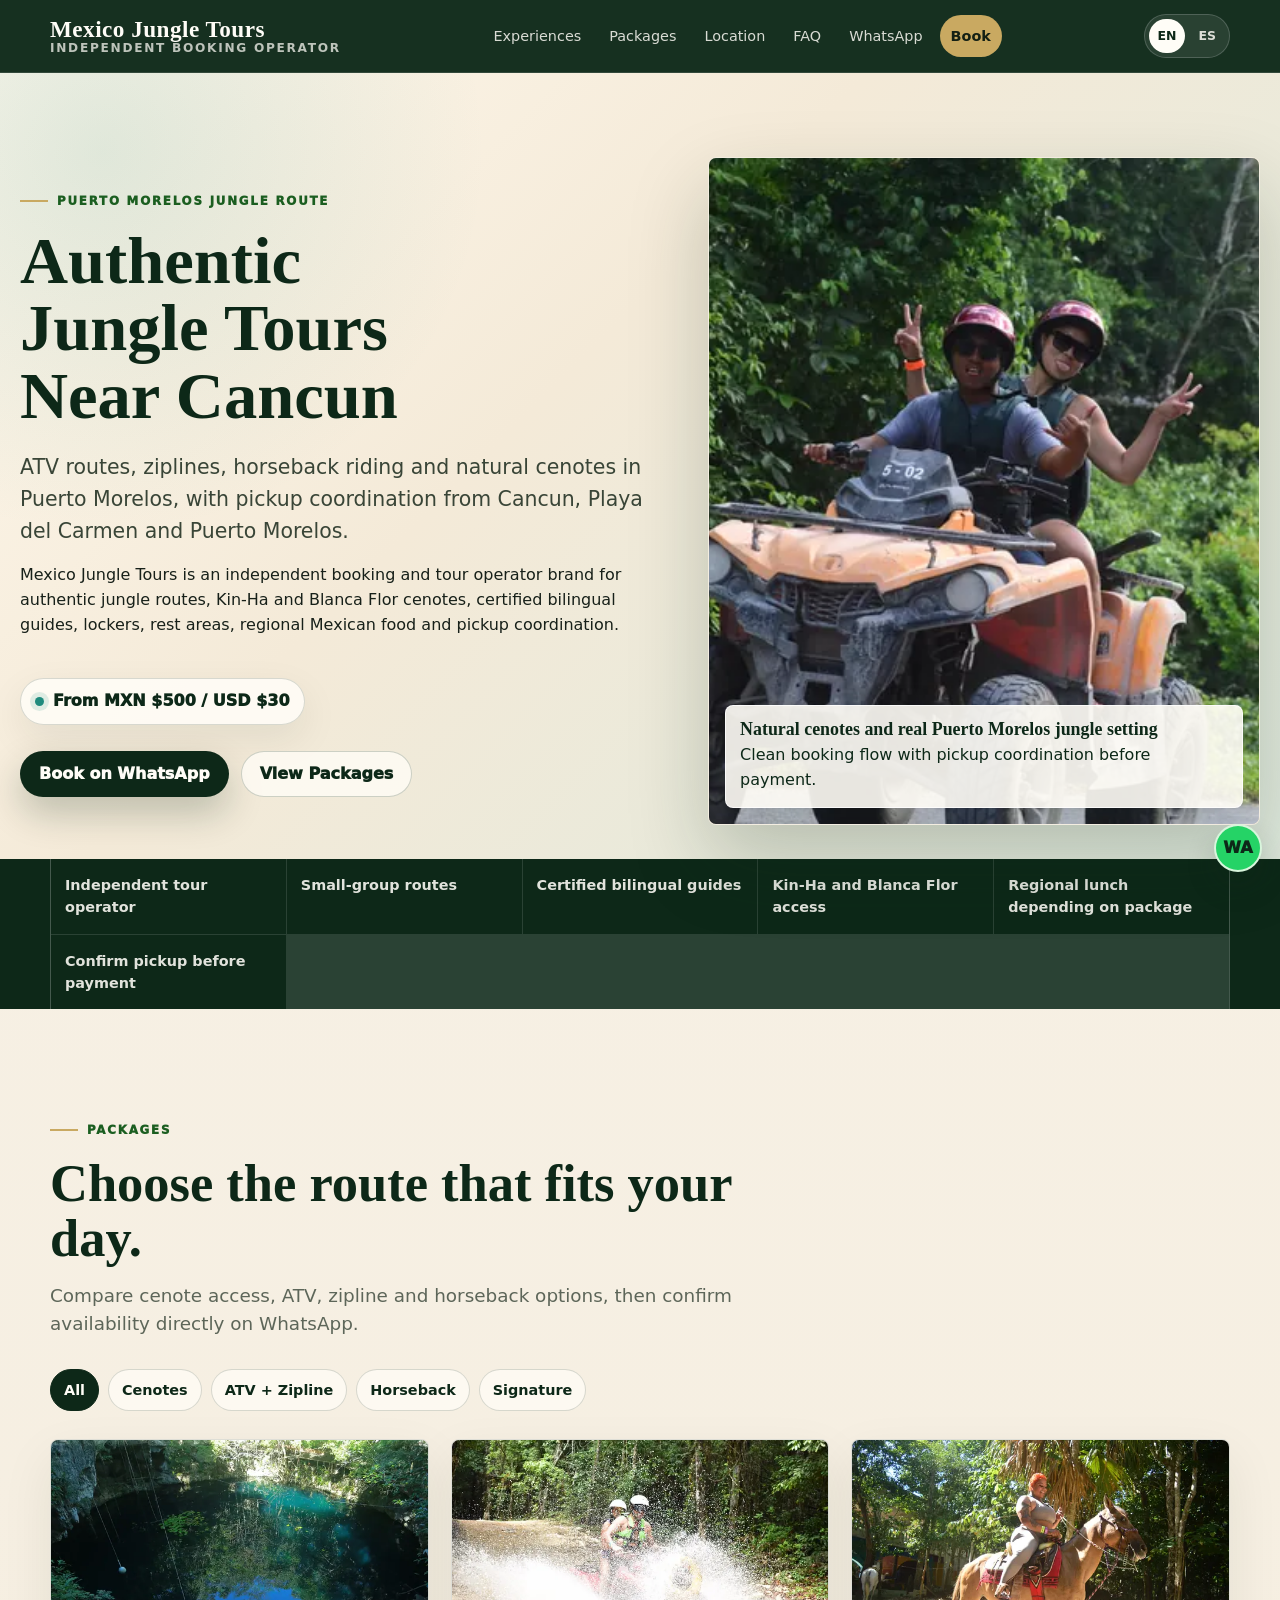
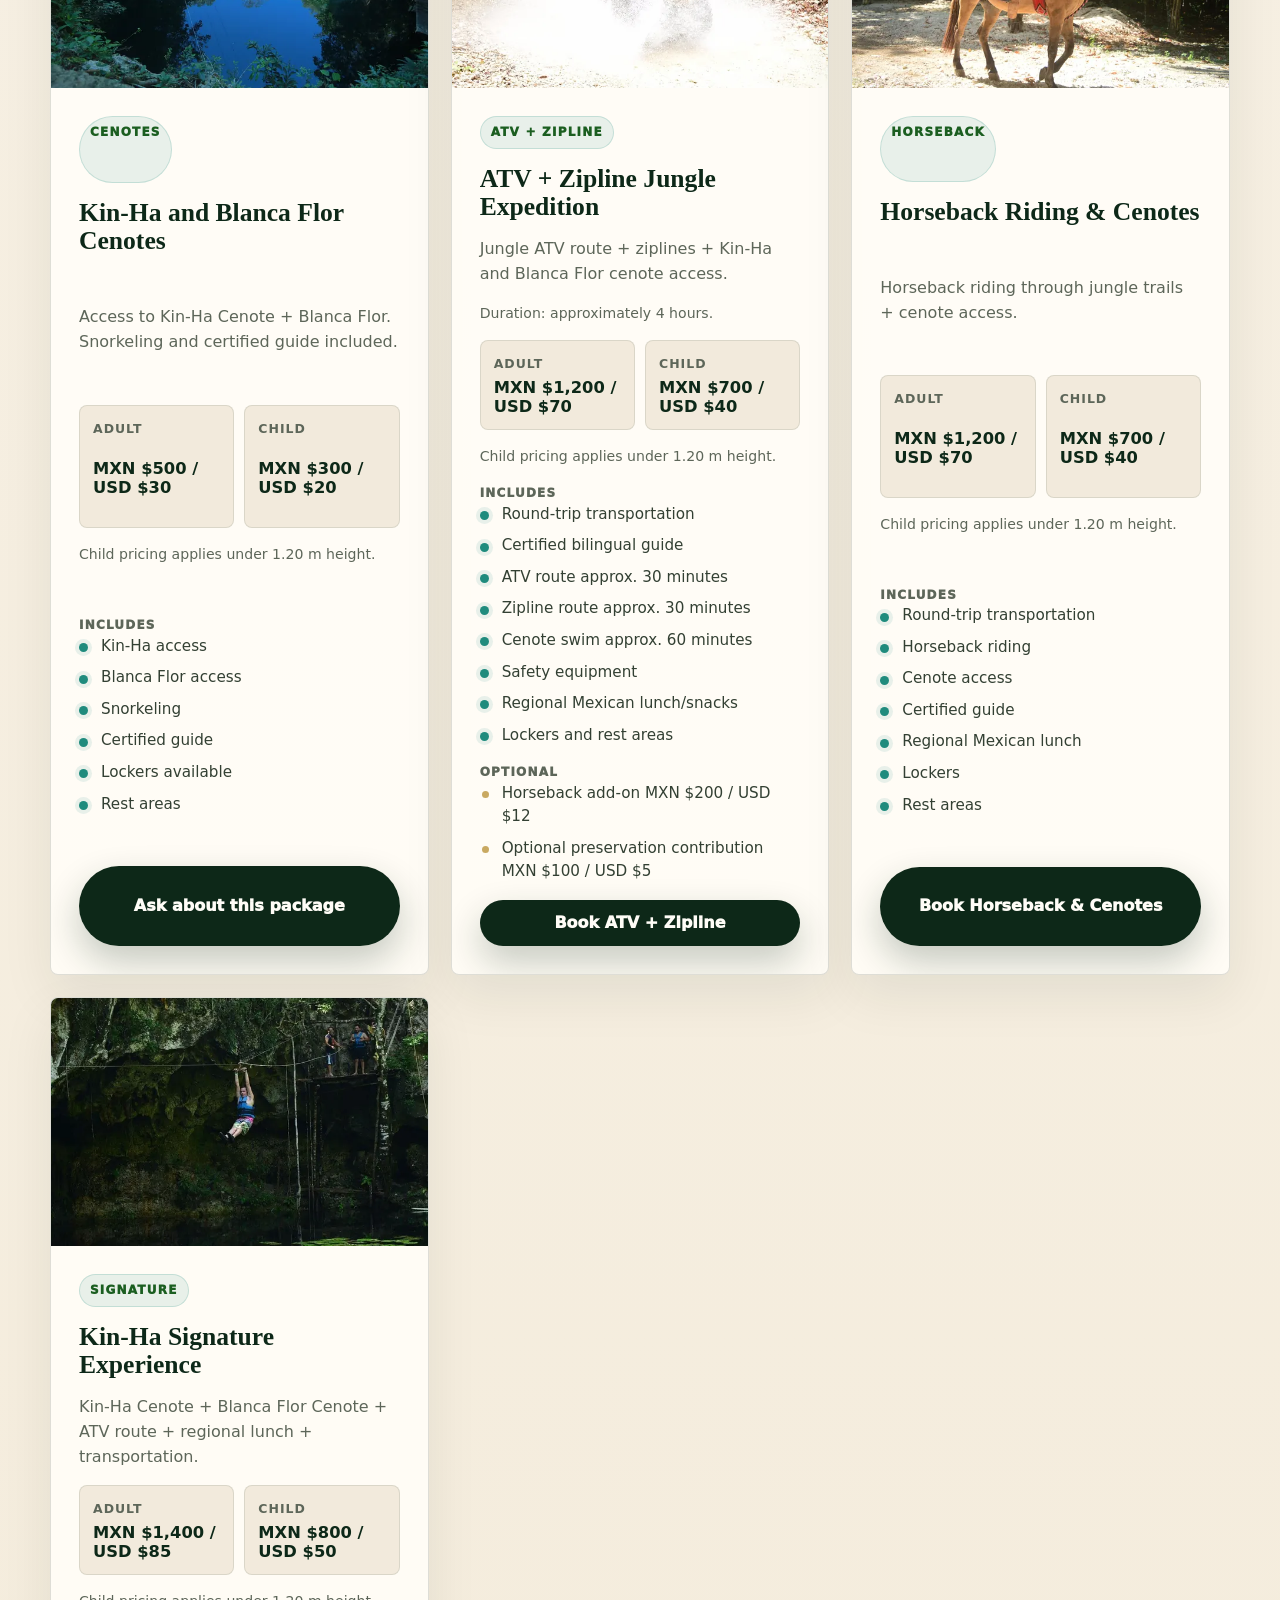
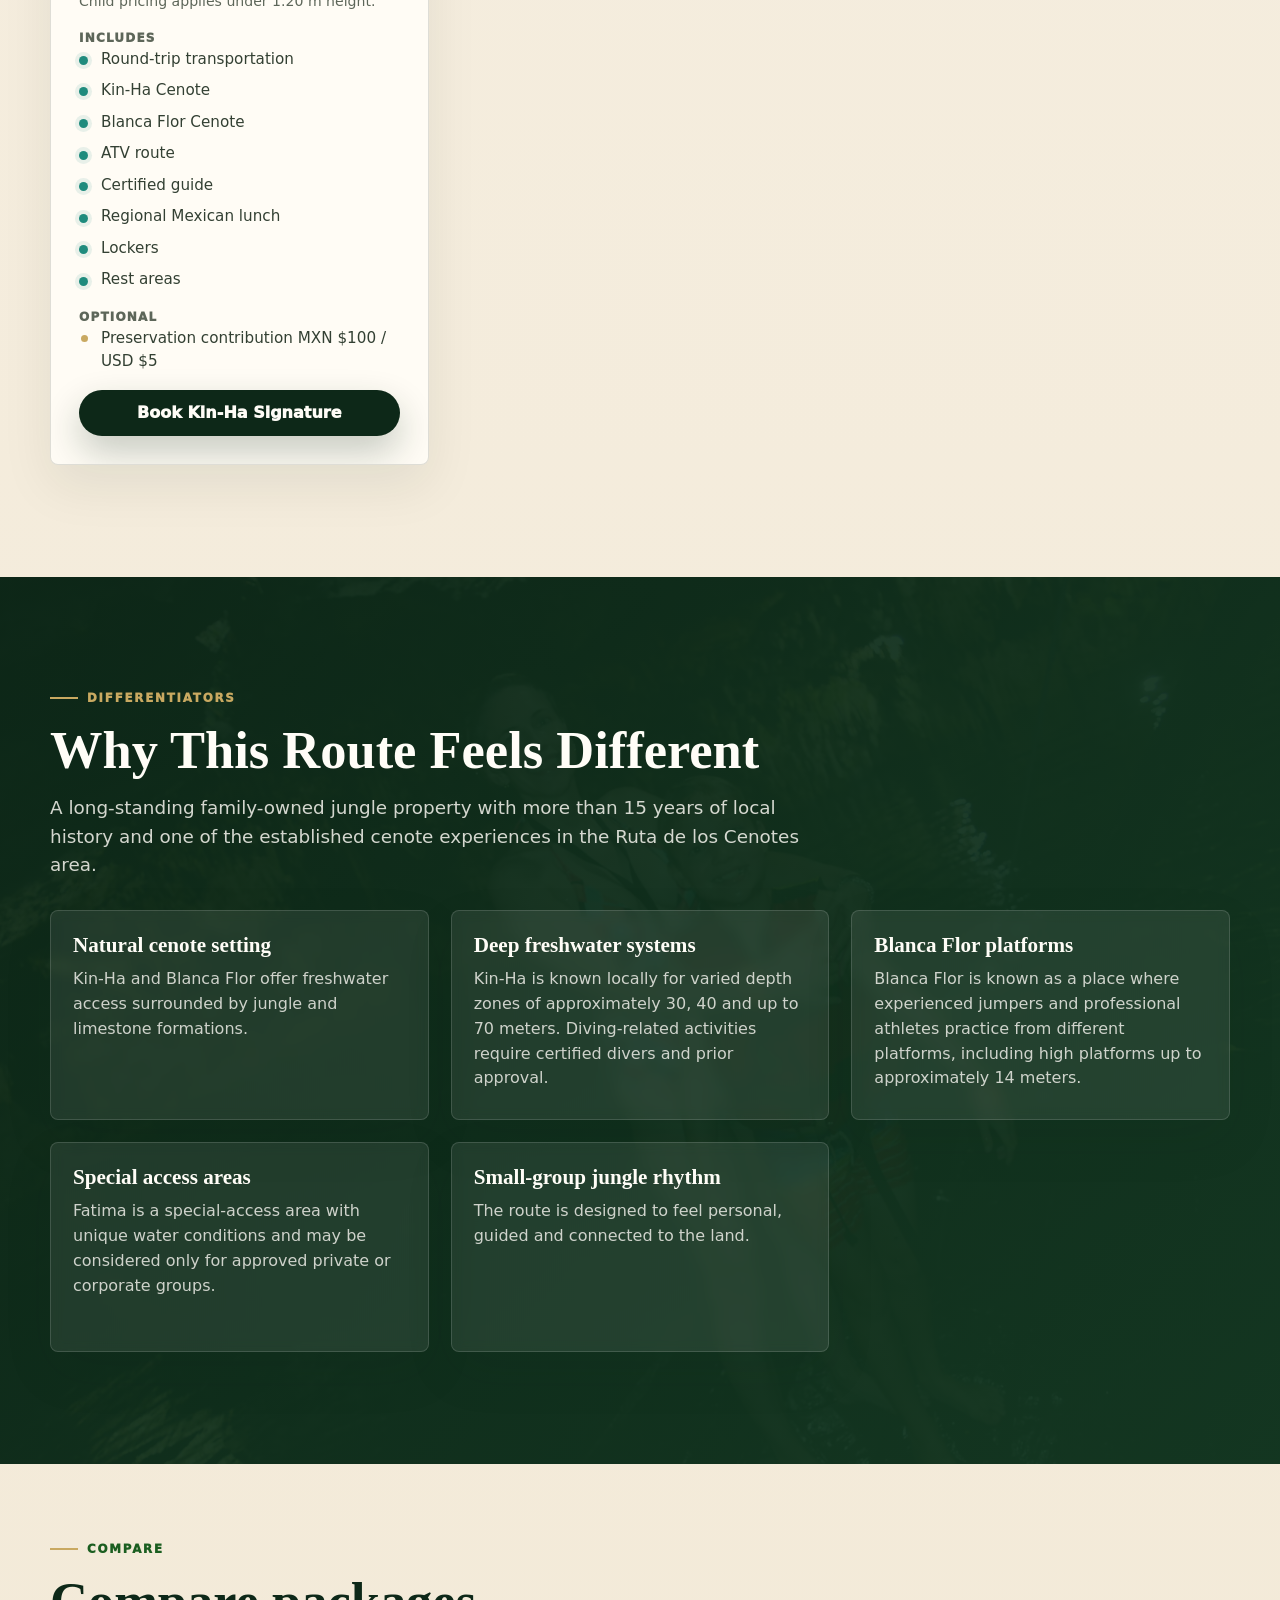
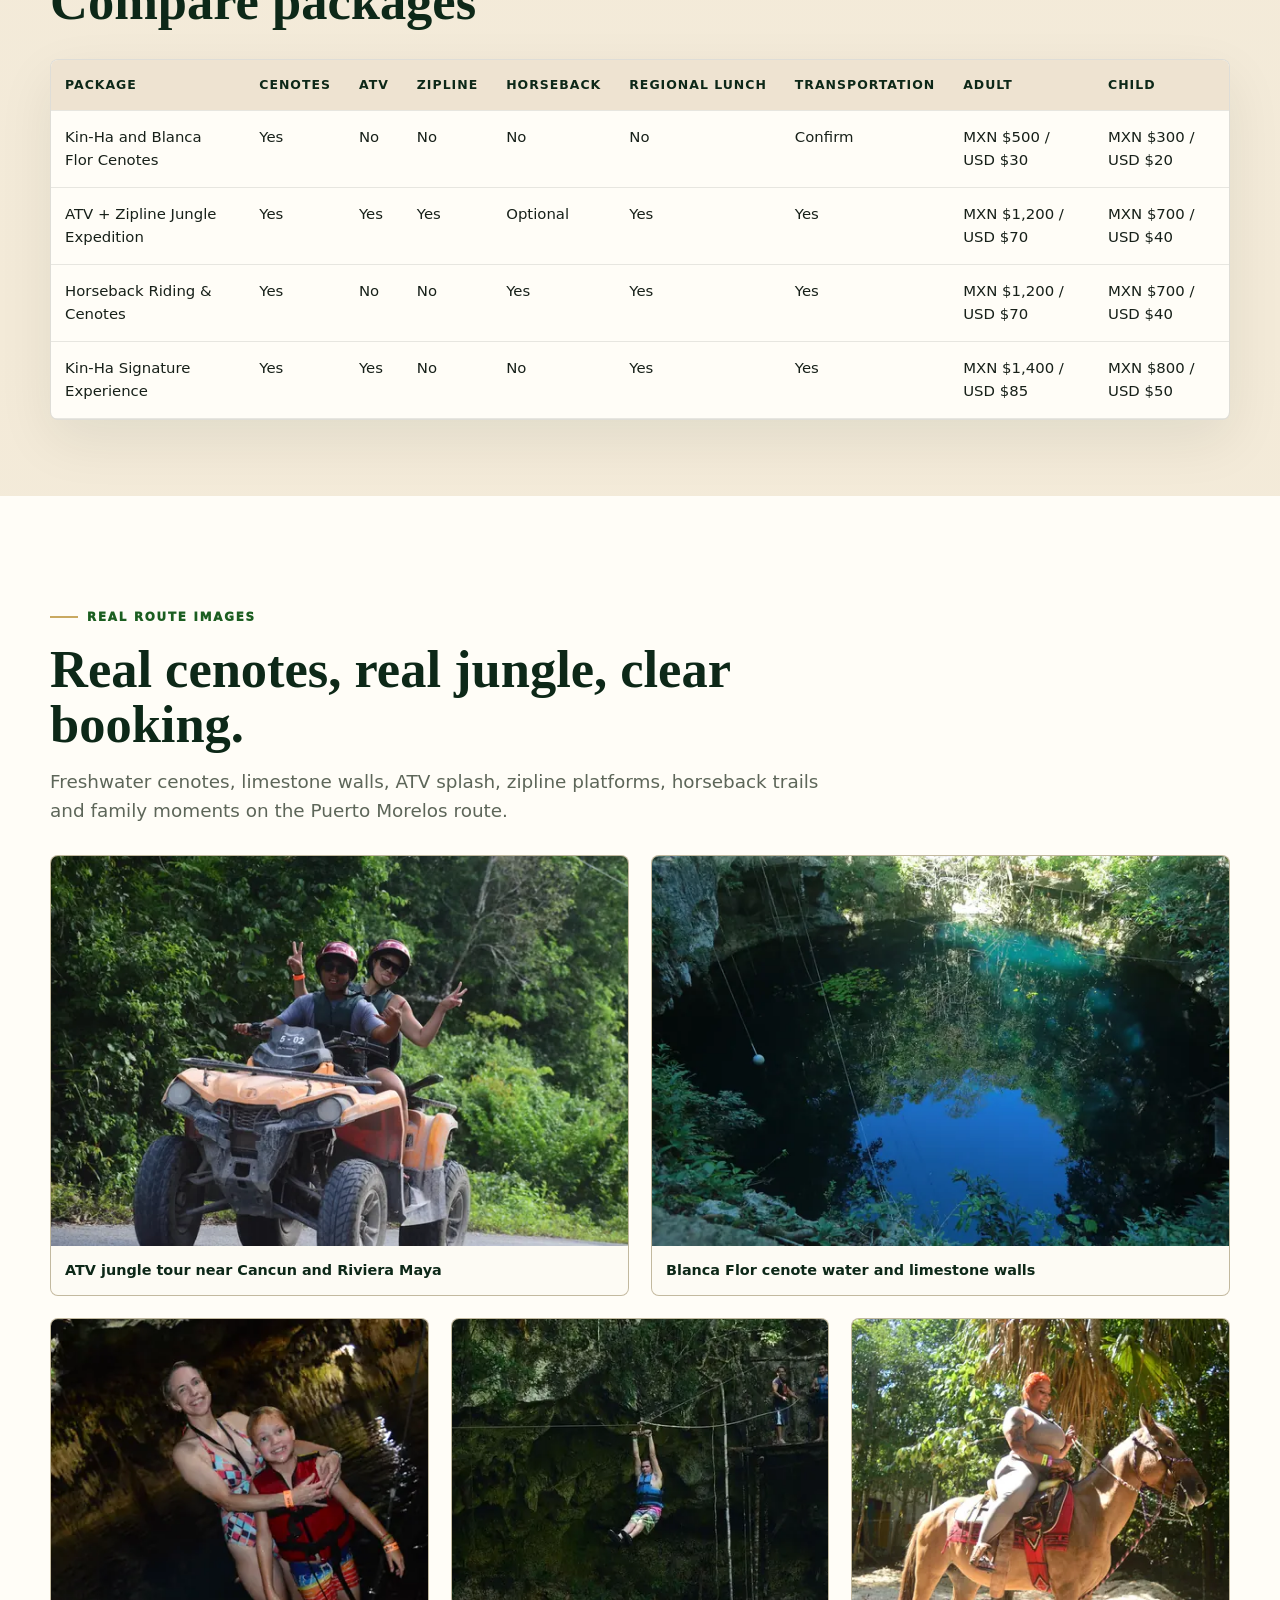
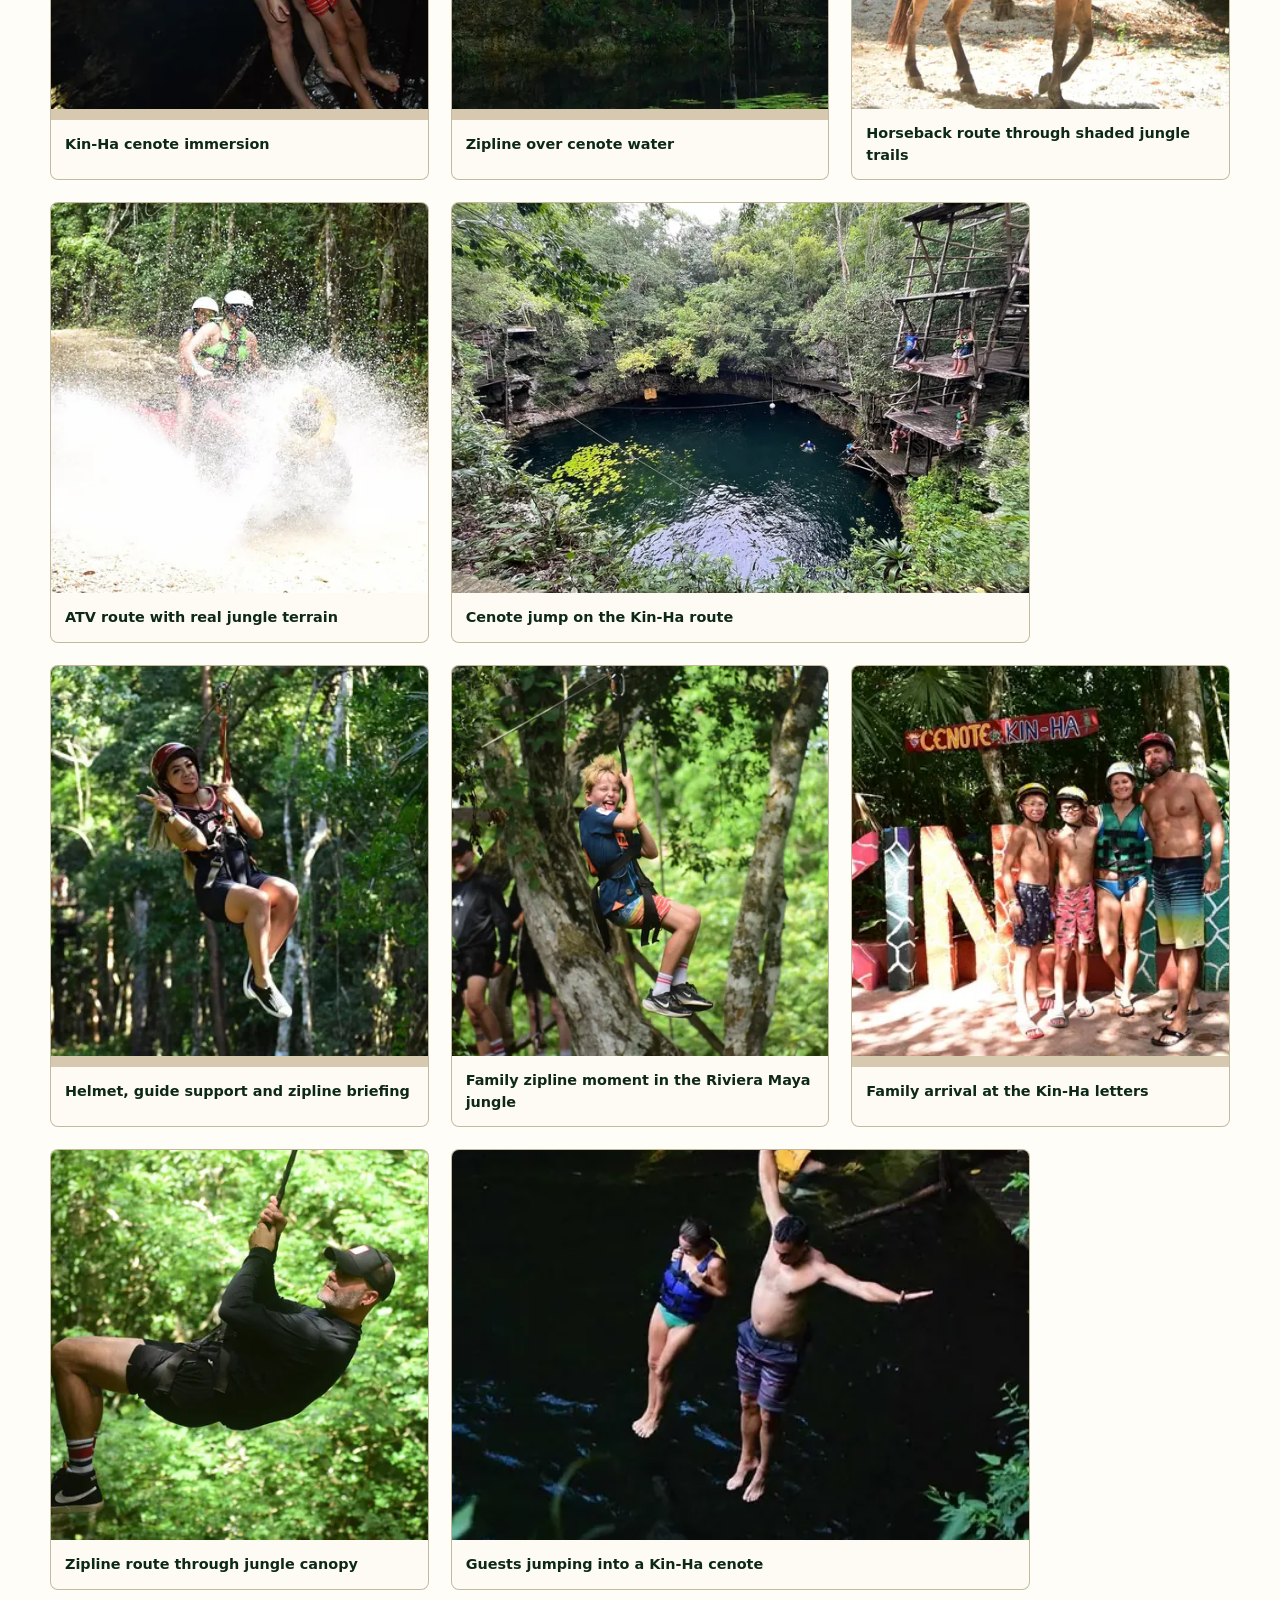
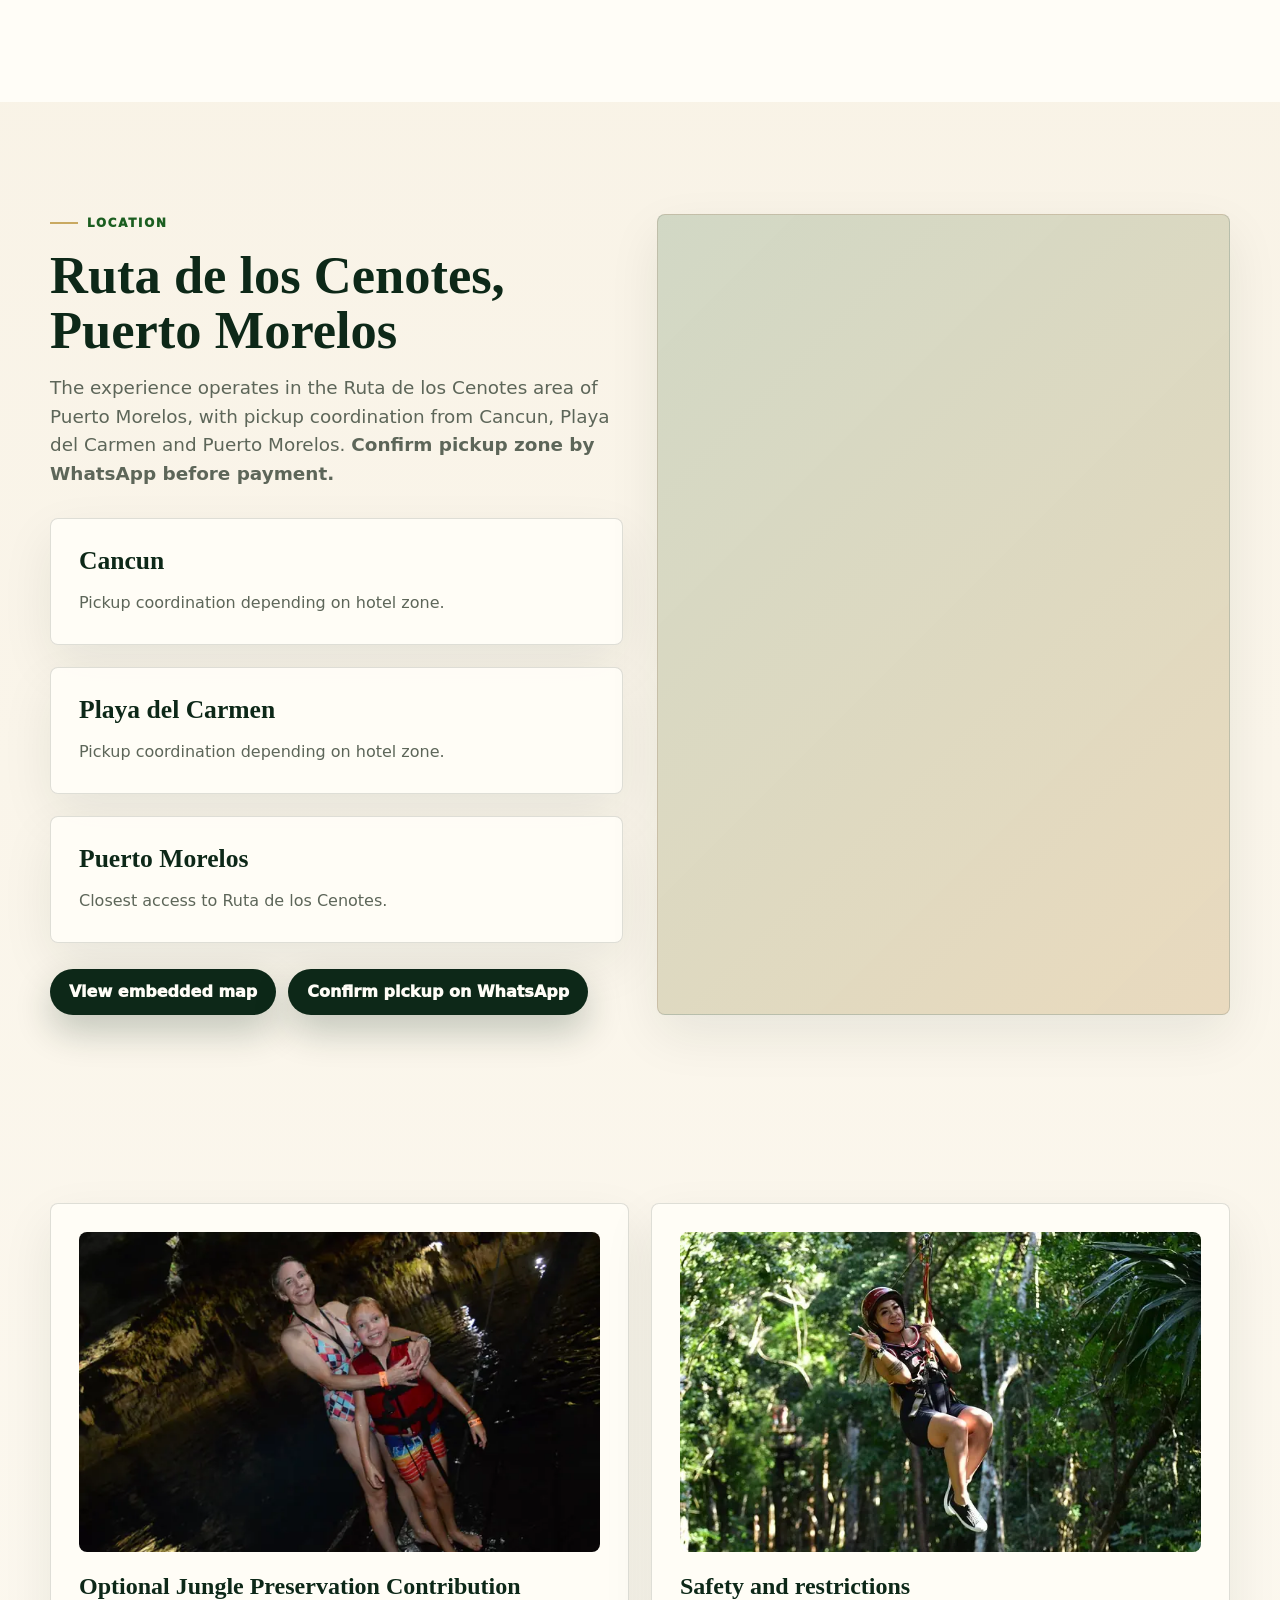
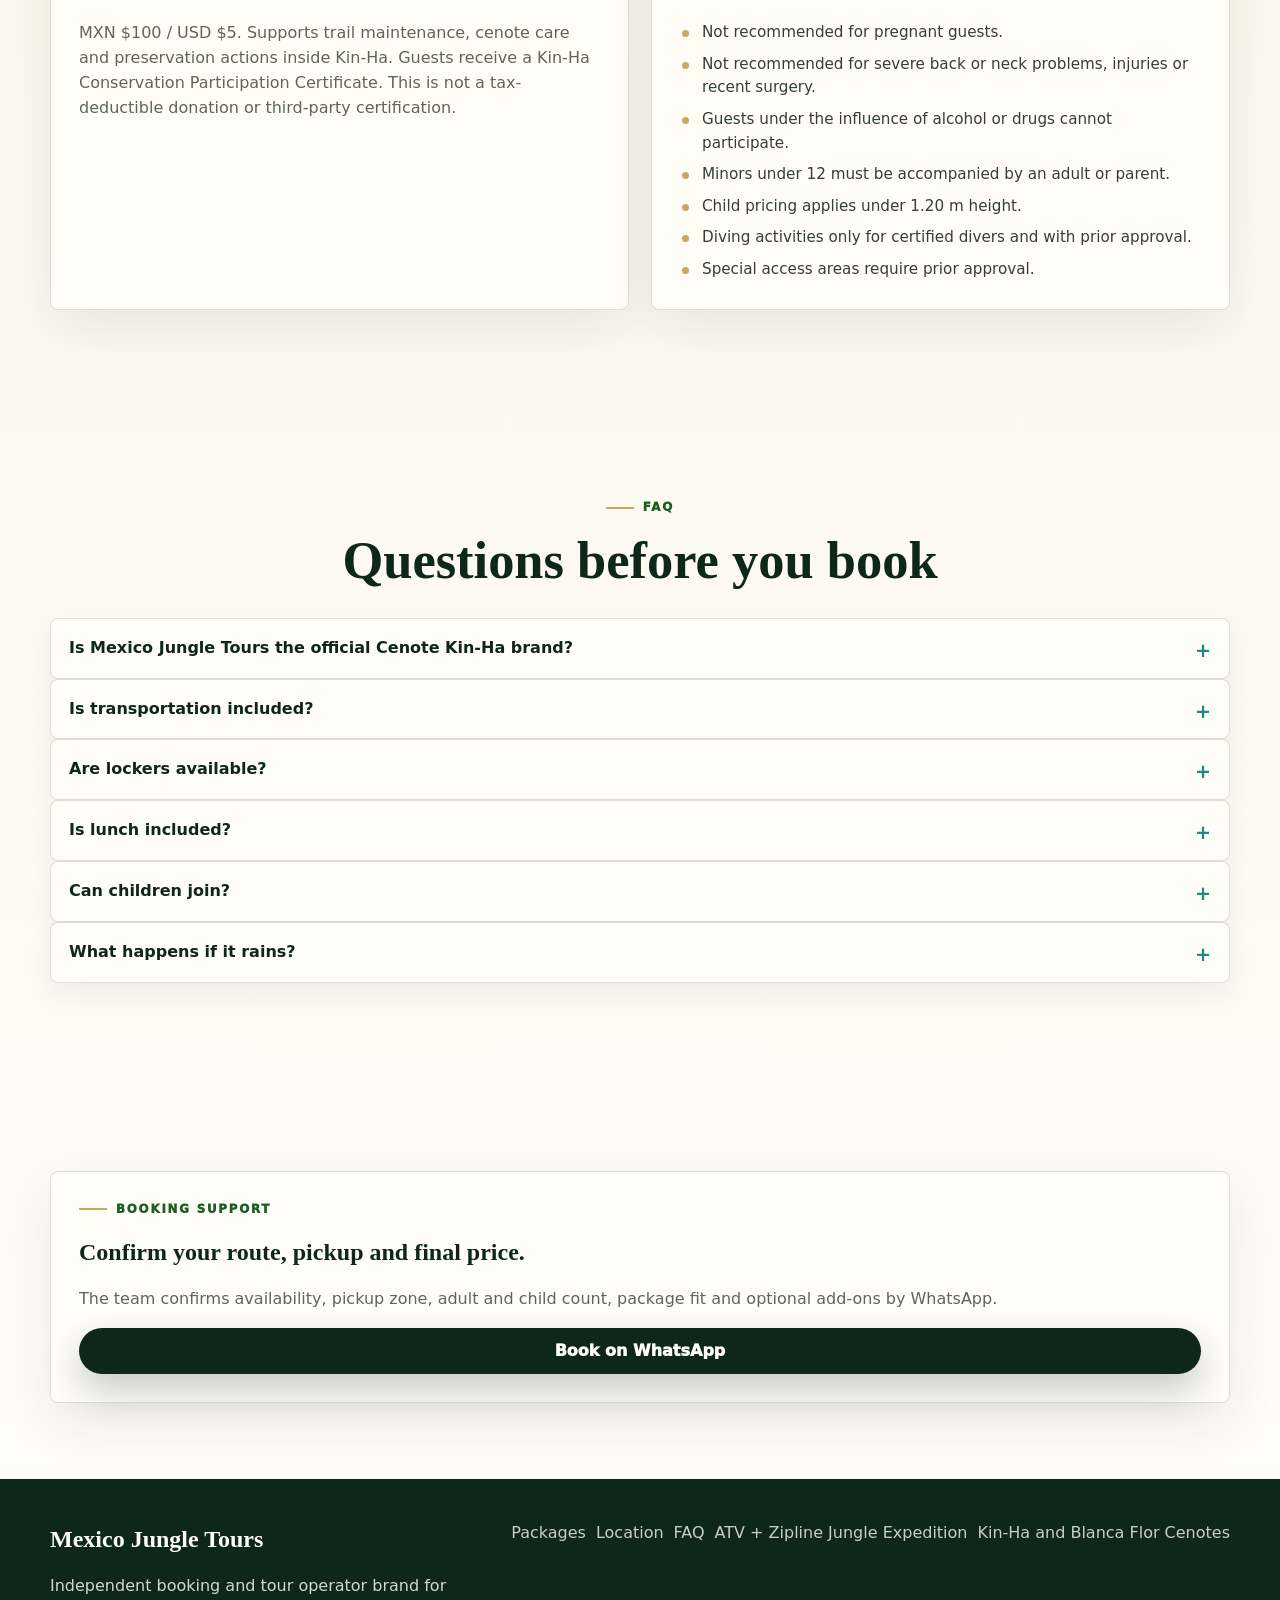
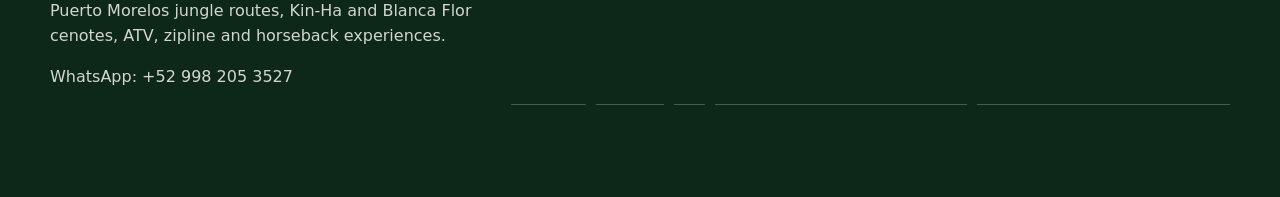
==== commit bda2243f: "Enrich site with optimized authentic Kin-Ha photography" ====
--- a/en/index.html
+++ b/en/index.html
@@ -14,13 +14,13 @@
   <meta property="og:description" content="Book authentic ATV, zipline, horseback riding and cenote tours in Puerto Morelos with pickup coordination from Cancun, Playa del Carmen and Puerto Morelos.">
   <meta property="og:type" content="website">
   <meta property="og:url" content="https://mexicojungletours.com/en/">
-  <meta property="og:image" content="https://mexicojungletours.com/assets/cenote-blanca-flor-puerto-morelos.jpg">
+  <meta property="og:image" content="https://mexicojungletours.com/assets/photos/hero-atv-adventure-riviera-maya-1800.webp">
   <meta name="twitter:card" content="summary_large_image">
   <meta name="twitter:title" content="Mexico Jungle Tours | ATV, Zipline &amp; Cenote Tours Near Cancun">
   <meta name="twitter:description" content="Book authentic ATV, zipline, horseback riding and cenote tours in Puerto Morelos with pickup coordination from Cancun, Playa del Carmen and Puerto Morelos.">
-  <meta name="twitter:image" content="https://mexicojungletours.com/assets/cenote-blanca-flor-puerto-morelos.jpg">
+  <meta name="twitter:image" content="https://mexicojungletours.com/assets/photos/hero-atv-adventure-riviera-maya-1800.webp">
   <link rel="stylesheet" href="/assets/site.css">
-<script type="application/ld+json">{"@context":"https://schema.org","@graph":[{"@type":"Organization","@id":"https://mexicojungletours.com/#organization","name":"Mexico Jungle Tours","url":"https://mexicojungletours.com","telephone":"+52 998 205 3527","description":"Independent booking and tour operator brand for Puerto Morelos jungle routes, Kin-Ha and Blanca Flor cenotes, ATV, zipline and horseback experiences."},{"@type":"LocalBusiness","@id":"https://mexicojungletours.com/#localbusiness","name":"Mexico Jungle Tours","url":"https://mexicojungletours.com","telephone":"+52 998 205 3527","image":"https://mexicojungletours.com/assets/cenote-blanca-flor-puerto-morelos.jpg","address":{"@type":"PostalAddress","addressLocality":"Puerto Morelos","addressRegion":"Quintana Roo","addressCountry":"MX"},"areaServed":["Cancun","Playa del Carmen","Puerto Morelos","Riviera Maya"],"description":"Mexico Jungle Tours is an independent booking and tour operator brand for authentic jungle routes, Kin-Ha and Blanca Flor cenotes, certified bilingual guides, lockers, rest areas, regional Mexican food and pickup coordination."},{"@type":"BreadcrumbList","@id":"https://mexicojungletours.com/en/#breadcrumb","itemListElement":[{"@type":"ListItem","position":1,"name":"Mexico Jungle Tours","item":"https://mexicojungletours.com/en/"}]},{"@type":"FAQPage","@id":"https://mexicojungletours.com/en/#faq","mainEntity":[{"@type":"Question","name":"Is Mexico Jungle Tours the official Cenote Kin-Ha brand?","acceptedAnswer":{"@type":"Answer","text":"No. Mexico Jungle Tours is an independent booking and tour operator brand offering access to authentic jungle routes and cenote experiences, including Kin-Ha and Blanca Flor access."}},{"@type":"Question","name":"Is transportation included?","acceptedAnswer":{"@type":"Answer","text":"Transportation is included in ATV, horseback and signature packages. Confirm your pickup zone before payment."}},{"@type":"Question","name":"Are lockers available?","acceptedAnswer":{"@type":"Answer","text":"Yes, lockers and rest areas are available."}},{"@type":"Question","name":"Is lunch included?","acceptedAnswer":{"@type":"Answer","text":"Regional Mexican lunch or snacks are included depending on the package."}},{"@type":"Question","name":"Can children join?","acceptedAnswer":{"@type":"Answer","text":"Children can join many activities. Minors under 12 must be accompanied by an adult or parent."}},{"@type":"Question","name":"What happens if it rains?","acceptedAnswer":{"@type":"Answer","text":"Light rain can be part of the jungle route. The team confirms weather, safety and schedule changes before the activity."}}]},{"@type":"TouristTrip","@id":"https://mexicojungletours.com/en/puerto-morelos-cenote-tour/#tour","name":"Kin-Ha and Blanca Flor Cenotes","description":"Access to Kin-Ha Cenote + Blanca Flor. Snorkeling and certified guide included.","image":"https://mexicojungletours.com/assets/cenote-kinha-ruta-de-los-cenotes.jpg","touristType":["Adventure travelers","Families","Small groups"],"provider":{"@id":"https://mexicojungletours.com/#organization"},"offers":{"@type":"Offer","name":"Kin-Ha and Blanca Flor Cenotes","priceCurrency":"MXN","price":"500","url":"https://mexicojungletours.com/en/puerto-morelos-cenote-tour/","availability":"https://schema.org/InStock"}},{"@type":"TouristTrip","@id":"https://mexicojungletours.com/en/atv-zipline-cenote-tour-cancun/#tour","name":"ATV + Zipline Jungle Expedition","description":"Jungle ATV route + ziplines + Kin-Ha and Blanca Flor cenote access.","image":"https://mexicojungletours.com/assets/atv-jungle-splash-kinha.jpg","touristType":["Adventure travelers","Families","Small groups"],"provider":{"@id":"https://mexicojungletours.com/#organization"},"offers":{"@type":"Offer","name":"ATV + Zipline Jungle Expedition","priceCurrency":"MXN","price":"1200","url":"https://mexicojungletours.com/en/atv-zipline-cenote-tour-cancun/","availability":"https://schema.org/InStock"}},{"@type":"TouristTrip","@id":"https://mexicojungletours.com/en/horseback-riding-cenote-tour-puerto-morelos/#tour","name":"Horseback Riding & Cenotes","description":"Horseback riding through jungle trails + cenote access.","image":"https://mexicojungletours.com/assets/horseback-riding-puerto-morelos-jungle.jpg","touristType":["Adventure travelers","Families","Small groups"],"provider":{"@id":"https://mexicojungletours.com/#organization"},"offers":{"@type":"Offer","name":"Horseback Riding & Cenotes","priceCurrency":"MXN","price":"1200","url":"https://mexicojungletours.com/en/horseback-riding-cenote-tour-puerto-morelos/","availability":"https://schema.org/InStock"}},{"@type":"TouristTrip","@id":"https://mexicojungletours.com/en/ruta-de-los-cenotes-puerto-morelos/#tour","name":"Kin-Ha Signature Experience","description":"Kin-Ha Cenote + Blanca Flor Cenote + ATV route + regional lunch + transportation.","image":"https://mexicojungletours.com/assets/zipline-over-cenote-water-kinha.jpg","touristType":["Adventure travelers","Families","Small groups"],"provider":{"@id":"https://mexicojungletours.com/#organization"},"offers":{"@type":"Offer","name":"Kin-Ha Signature Experience","priceCurrency":"MXN","price":"1400","url":"https://mexicojungletours.com/en/ruta-de-los-cenotes-puerto-morelos/","availability":"https://schema.org/InStock"}}]}</script>
+<script type="application/ld+json">{"@context":"https://schema.org","@graph":[{"@type":"Organization","@id":"https://mexicojungletours.com/#organization","name":"Mexico Jungle Tours","url":"https://mexicojungletours.com","telephone":"+52 998 205 3527","description":"Independent booking and tour operator brand for Puerto Morelos jungle routes, Kin-Ha and Blanca Flor cenotes, ATV, zipline and horseback experiences."},{"@type":"LocalBusiness","@id":"https://mexicojungletours.com/#localbusiness","name":"Mexico Jungle Tours","url":"https://mexicojungletours.com","telephone":"+52 998 205 3527","image":"https://mexicojungletours.com/assets/photos/hero-atv-adventure-riviera-maya-1800.webp","address":{"@type":"PostalAddress","addressLocality":"Puerto Morelos","addressRegion":"Quintana Roo","addressCountry":"MX"},"areaServed":["Cancun","Playa del Carmen","Puerto Morelos","Riviera Maya"],"description":"Mexico Jungle Tours is an independent booking and tour operator brand for authentic jungle routes, Kin-Ha and Blanca Flor cenotes, certified bilingual guides, lockers, rest areas, regional Mexican food and pickup coordination."},{"@type":"BreadcrumbList","@id":"https://mexicojungletours.com/en/#breadcrumb","itemListElement":[{"@type":"ListItem","position":1,"name":"Mexico Jungle Tours","item":"https://mexicojungletours.com/en/"}]},{"@type":"FAQPage","@id":"https://mexicojungletours.com/en/#faq","mainEntity":[{"@type":"Question","name":"Is Mexico Jungle Tours the official Cenote Kin-Ha brand?","acceptedAnswer":{"@type":"Answer","text":"No. Mexico Jungle Tours is an independent booking and tour operator brand offering access to authentic jungle routes and cenote experiences, including Kin-Ha and Blanca Flor access."}},{"@type":"Question","name":"Is transportation included?","acceptedAnswer":{"@type":"Answer","text":"Transportation is included in ATV, horseback and signature packages. Confirm your pickup zone before payment."}},{"@type":"Question","name":"Are lockers available?","acceptedAnswer":{"@type":"Answer","text":"Yes, lockers and rest areas are available."}},{"@type":"Question","name":"Is lunch included?","acceptedAnswer":{"@type":"Answer","text":"Regional Mexican lunch or snacks are included depending on the package."}},{"@type":"Question","name":"Can children join?","acceptedAnswer":{"@type":"Answer","text":"Children can join many activities. Minors under 12 must be accompanied by an adult or parent."}},{"@type":"Question","name":"What happens if it rains?","acceptedAnswer":{"@type":"Answer","text":"Light rain can be part of the jungle route. The team confirms weather, safety and schedule changes before the activity."}}]},{"@type":"TouristTrip","@id":"https://mexicojungletours.com/en/puerto-morelos-cenote-tour/#tour","name":"Kin-Ha and Blanca Flor Cenotes","description":"Access to Kin-Ha Cenote + Blanca Flor. Snorkeling and certified guide included.","image":"https://mexicojungletours.com/assets/photos/cenote-blanca-flor-puerto-morelos-1800.webp","touristType":["Adventure travelers","Families","Small groups"],"provider":{"@id":"https://mexicojungletours.com/#organization"},"offers":{"@type":"Offer","name":"Kin-Ha and Blanca Flor Cenotes","priceCurrency":"MXN","price":"500","url":"https://mexicojungletours.com/en/puerto-morelos-cenote-tour/","availability":"https://schema.org/InStock"}},{"@type":"TouristTrip","@id":"https://mexicojungletours.com/en/atv-zipline-cenote-tour-cancun/#tour","name":"ATV + Zipline Jungle Expedition","description":"Jungle ATV route + ziplines + Kin-Ha and Blanca Flor cenote access.","image":"https://mexicojungletours.com/assets/photos/atv-jungle-tour-cancun-riviera-maya-1400.webp","touristType":["Adventure travelers","Families","Small groups"],"provider":{"@id":"https://mexicojungletours.com/#organization"},"offers":{"@type":"Offer","name":"ATV + Zipline Jungle Expedition","priceCurrency":"MXN","price":"1200","url":"https://mexicojungletours.com/en/atv-zipline-cenote-tour-cancun/","availability":"https://schema.org/InStock"}},{"@type":"TouristTrip","@id":"https://mexicojungletours.com/en/horseback-riding-cenote-tour-puerto-morelos/#tour","name":"Horseback Riding & Cenotes","description":"Horseback riding through jungle trails + cenote access.","image":"https://mexicojungletours.com/assets/photos/horseback-riding-puerto-morelos-jungle-trail-1800.webp","touristType":["Adventure travelers","Families","Small groups"],"provider":{"@id":"https://mexicojungletours.com/#organization"},"offers":{"@type":"Offer","name":"Horseback Riding & Cenotes","priceCurrency":"MXN","price":"1200","url":"https://mexicojungletours.com/en/horseback-riding-cenote-tour-puerto-morelos/","availability":"https://schema.org/InStock"}},{"@type":"TouristTrip","@id":"https://mexicojungletours.com/en/ruta-de-los-cenotes-puerto-morelos/#tour","name":"Kin-Ha Signature Experience","description":"Kin-Ha Cenote + Blanca Flor Cenote + ATV route + regional lunch + transportation.","image":"https://mexicojungletours.com/assets/photos/zipline-over-cenote-water-kinha-1124.webp","touristType":["Adventure travelers","Families","Small groups"],"provider":{"@id":"https://mexicojungletours.com/#organization"},"offers":{"@type":"Offer","name":"Kin-Ha Signature Experience","priceCurrency":"MXN","price":"1400","url":"https://mexicojungletours.com/en/ruta-de-los-cenotes-puerto-morelos/","availability":"https://schema.org/InStock"}}]}</script>
 </head>
 <body>
 <header class="site-header">
@@ -50,7 +50,7 @@
       <a class="js-wa" data-message-en="Hi, I&#39;m interested in booking a Mexico Jungle Tours cenote and jungle experience. Can you confirm availability, pickup and pricing?" href="https://wa.me/529982053527" target="_blank" rel="noopener noreferrer">WhatsApp</a>
     </nav>
   </header>
-<nav class="container breadcrumb" aria-label="Breadcrumb"><span aria-current="page">Mexico Jungle Tours</span></nav>
+
 <main>
 <section class="hero">
     <div class="hero-grid">
@@ -66,7 +66,7 @@
         </div>
       </div>
       <div class="hero-media">
-        <img src="/assets/cenote-blanca-flor-puerto-morelos.jpg" width="3648" height="2432" alt="Natural cenote water and limestone walls in Puerto Morelos on Ruta de los Cenotes" fetchpriority="high">
+        <img src="/assets/photos/hero-atv-adventure-riviera-maya-1800.webp" srcset="/assets/photos/hero-atv-adventure-riviera-maya-640.webp 640w, /assets/photos/hero-atv-adventure-riviera-maya-960.webp 960w, /assets/photos/hero-atv-adventure-riviera-maya-1400.webp 1400w, /assets/photos/hero-atv-adventure-riviera-maya-1800.webp 1800w" sizes="(max-width: 979px) calc(100vw - 32px), 48vw" width="1800" height="1200" alt="Helmeted guests riding an ATV through the Puerto Morelos jungle near Cancun" fetchpriority="high" loading="eager" decoding="async">
         <div class="hero-note"><strong>Natural cenotes and real Puerto Morelos jungle setting</strong><span>Clean booking flow with pickup coordination before payment.</span></div>
       </div>
     </div>
@@ -87,7 +87,7 @@
     <button class="filter-btn" type="button" data-filter="signature">Signature</button>
   </div>
       <div class="packages-grid"><article class="package-card" data-route="cenotes">
-    <a class="package-image" href="/en/puerto-morelos-cenote-tour/"><img src="/assets/cenote-kinha-ruta-de-los-cenotes.jpg" width="4512" height="3000" alt="Natural freshwater at Kin-Ha Cenote on Ruta de los Cenotes in Puerto Morelos" loading="lazy"></a>
+    <a class="package-image" href="/en/puerto-morelos-cenote-tour/"><img src="/assets/photos/cenote-blanca-flor-puerto-morelos-1800.webp" srcset="/assets/photos/cenote-blanca-flor-puerto-morelos-640.webp 640w, /assets/photos/cenote-blanca-flor-puerto-morelos-960.webp 960w, /assets/photos/cenote-blanca-flor-puerto-morelos-1400.webp 1400w, /assets/photos/cenote-blanca-flor-puerto-morelos-1800.webp 1800w" sizes="(max-width: 720px) 100vw, (max-width: 1180px) 50vw, 380px" width="1800" height="1200" alt="Natural freshwater at Kin-Ha Cenote on Ruta de los Cenotes in Puerto Morelos" loading="lazy" decoding="async"></a>
     <div class="package-body">
       <span class="package-kicker">Cenotes</span>
       <h3><a href="/en/puerto-morelos-cenote-tour/">Kin-Ha and Blanca Flor Cenotes</a></h3>
@@ -103,7 +103,7 @@
       <a class="btn btn-primary js-wa" data-message-en="Hi, I&#39;m interested in booking Kin-Ha and Blanca Flor Cenotes. Can you confirm availability, pickup and final price?" href="https://wa.me/529982053527" target="_blank" rel="noopener noreferrer">Ask about this package</a>
     </div>
   </article><article class="package-card" data-route="atv">
-    <a class="package-image" href="/en/atv-zipline-cenote-tour-cancun/"><img src="/assets/atv-jungle-splash-kinha.jpg" width="2000" height="1333" alt="ATV riders splashing through the Kin-Ha jungle route near Puerto Morelos" loading="lazy"></a>
+    <a class="package-image" href="/en/atv-zipline-cenote-tour-cancun/"><img src="/assets/photos/atv-jungle-tour-cancun-riviera-maya-1400.webp" srcset="/assets/photos/atv-jungle-tour-cancun-riviera-maya-640.webp 640w, /assets/photos/atv-jungle-tour-cancun-riviera-maya-960.webp 960w, /assets/photos/atv-jungle-tour-cancun-riviera-maya-1400.webp 1400w" sizes="(max-width: 720px) 100vw, (max-width: 1180px) 50vw, 380px" width="1400" height="933" alt="ATV riders splashing through the Kin-Ha jungle route near Puerto Morelos" loading="lazy" decoding="async"></a>
     <div class="package-body">
       <span class="package-kicker">ATV + Zipline</span>
       <h3><a href="/en/atv-zipline-cenote-tour-cancun/">ATV + Zipline Jungle Expedition</a></h3>
@@ -119,7 +119,7 @@
       <a class="btn btn-primary js-wa" data-message-en="Hi, I&#39;m interested in booking ATV + Zipline Jungle Expedition. Can you confirm availability, pickup and final price?" href="https://wa.me/529982053527" target="_blank" rel="noopener noreferrer">Book ATV + Zipline</a>
     </div>
   </article><article class="package-card" data-route="horseback">
-    <a class="package-image" href="/en/horseback-riding-cenote-tour-puerto-morelos/"><img src="/assets/horseback-riding-puerto-morelos-jungle.jpg" width="4512" height="3000" alt="Horseback riding on shaded jungle trails near Puerto Morelos cenotes" loading="lazy"></a>
+    <a class="package-image" href="/en/horseback-riding-cenote-tour-puerto-morelos/"><img src="/assets/photos/horseback-riding-puerto-morelos-jungle-trail-1800.webp" srcset="/assets/photos/horseback-riding-puerto-morelos-jungle-trail-640.webp 640w, /assets/photos/horseback-riding-puerto-morelos-jungle-trail-960.webp 960w, /assets/photos/horseback-riding-puerto-morelos-jungle-trail-1400.webp 1400w, /assets/photos/horseback-riding-puerto-morelos-jungle-trail-1800.webp 1800w" sizes="(max-width: 720px) 100vw, (max-width: 1180px) 50vw, 380px" width="1800" height="1197" alt="Horseback riding on shaded jungle trails near Puerto Morelos cenotes" loading="lazy" decoding="async"></a>
     <div class="package-body">
       <span class="package-kicker">Horseback</span>
       <h3><a href="/en/horseback-riding-cenote-tour-puerto-morelos/">Horseback Riding &amp; Cenotes</a></h3>
@@ -135,7 +135,7 @@
       <a class="btn btn-primary js-wa" data-message-en="Hi, I&#39;m interested in booking Horseback Riding &amp; Cenotes. Can you confirm availability, pickup and final price?" href="https://wa.me/529982053527" target="_blank" rel="noopener noreferrer">Book Horseback &amp; Cenotes</a>
     </div>
   </article><article class="package-card" data-route="signature">
-    <a class="package-image" href="/en/ruta-de-los-cenotes-puerto-morelos/"><img src="/assets/zipline-over-cenote-water-kinha.jpg" width="1124" height="750" alt="Zipline over cenote water on the Kin-Ha jungle route" loading="lazy"></a>
+    <a class="package-image" href="/en/ruta-de-los-cenotes-puerto-morelos/"><img src="/assets/photos/zipline-over-cenote-water-kinha-1124.webp" srcset="/assets/photos/zipline-over-cenote-water-kinha-640.webp 640w, /assets/photos/zipline-over-cenote-water-kinha-960.webp 960w, /assets/photos/zipline-over-cenote-water-kinha-1124.webp 1124w" sizes="(max-width: 720px) 100vw, (max-width: 1180px) 50vw, 380px" width="1124" height="750" alt="Zipline over cenote water on the Kin-Ha jungle route" loading="lazy" decoding="async"></a>
     <div class="package-body">
       <span class="package-kicker">Signature</span>
       <h3><a href="/en/ruta-de-los-cenotes-puerto-morelos/">Kin-Ha Signature Experience</a></h3>
@@ -181,7 +181,7 @@
         <h2>Real cenotes, real jungle, clear booking.</h2>
         <p>Freshwater cenotes, limestone walls, ATV splash, zipline platforms, horseback trails and family moments on the Puerto Morelos route.</p>
       </div>
-      <div class="gallery"><figure><img src="/assets/cenote-jump-kinha-puerto-morelos.jpg" width="1400" height="1050" alt="Guest jumping into a Kin-Ha cenote in Puerto Morelos" loading="lazy"><figcaption>Cenote water and limestone walls</figcaption></figure><figure><img src="/assets/atv-jungle-splash-kinha.jpg" width="2000" height="1333" alt="ATV splash on Kin-Ha jungle terrain near Puerto Morelos" loading="lazy"><figcaption>ATV splash on the jungle route</figcaption></figure><figure><img src="/assets/zipline-over-cenote-water-kinha.jpg" width="1124" height="750" alt="Zipline over cenote water near Puerto Morelos" loading="lazy"><figcaption>Zipline over cenote water</figcaption></figure><figure><img src="/assets/horseback-riding-puerto-morelos-jungle.jpg" width="4512" height="3000" alt="Horseback riding on Puerto Morelos jungle trails" loading="lazy"><figcaption>Horseback route through shaded trails</figcaption></figure><figure><img src="/assets/family-kinha-sign-puerto-morelos.jpg" width="720" height="480" alt="Family at the Kin-Ha sign on Ruta de los Cenotes" loading="lazy"><figcaption>Family moment at the Kin-Ha letters</figcaption></figure></div>
+      <div class="gallery"><figure><img src="/assets/photos/hero-atv-adventure-riviera-maya-1800.webp" srcset="/assets/photos/hero-atv-adventure-riviera-maya-640.webp 640w, /assets/photos/hero-atv-adventure-riviera-maya-960.webp 960w, /assets/photos/hero-atv-adventure-riviera-maya-1400.webp 1400w, /assets/photos/hero-atv-adventure-riviera-maya-1800.webp 1800w" sizes="(max-width: 720px) 100vw, (max-width: 1180px) 50vw, 380px" width="1800" height="1200" alt="Helmeted guests riding an ATV through the Puerto Morelos jungle" loading="lazy" decoding="async"><figcaption>ATV jungle tour near Cancun and Riviera Maya</figcaption></figure><figure><img src="/assets/photos/cenote-blanca-flor-puerto-morelos-1800.webp" srcset="/assets/photos/cenote-blanca-flor-puerto-morelos-640.webp 640w, /assets/photos/cenote-blanca-flor-puerto-morelos-960.webp 960w, /assets/photos/cenote-blanca-flor-puerto-morelos-1400.webp 1400w, /assets/photos/cenote-blanca-flor-puerto-morelos-1800.webp 1800w" sizes="(max-width: 720px) 100vw, (max-width: 1180px) 50vw, 380px" width="1800" height="1200" alt="Blanca Flor cenote experience near Cancun and Puerto Morelos" loading="lazy" decoding="async"><figcaption>Blanca Flor cenote water and limestone walls</figcaption></figure><figure><img src="/assets/photos/cenote-kinha-ruta-de-los-cenotes-1800.webp" srcset="/assets/photos/cenote-kinha-ruta-de-los-cenotes-640.webp 640w, /assets/photos/cenote-kinha-ruta-de-los-cenotes-960.webp 960w, /assets/photos/cenote-kinha-ruta-de-los-cenotes-1400.webp 1400w, /assets/photos/cenote-kinha-ruta-de-los-cenotes-1800.webp 1800w" sizes="(max-width: 720px) 100vw, (max-width: 1180px) 50vw, 380px" width="1800" height="1197" alt="Guests swimming in Kin-Ha Cenote near Puerto Morelos" loading="lazy" decoding="async"><figcaption>Kin-Ha cenote immersion</figcaption></figure><figure><img src="/assets/photos/zipline-over-cenote-water-kinha-1124.webp" srcset="/assets/photos/zipline-over-cenote-water-kinha-640.webp 640w, /assets/photos/zipline-over-cenote-water-kinha-960.webp 960w, /assets/photos/zipline-over-cenote-water-kinha-1124.webp 1124w" sizes="(max-width: 720px) 100vw, (max-width: 1180px) 50vw, 380px" width="1124" height="750" alt="Zipline adventure at Kin-Ha jungle park over cenote water" loading="lazy" decoding="async"><figcaption>Zipline over cenote water</figcaption></figure><figure><img src="/assets/photos/horseback-riding-puerto-morelos-jungle-trail-1800.webp" srcset="/assets/photos/horseback-riding-puerto-morelos-jungle-trail-640.webp 640w, /assets/photos/horseback-riding-puerto-morelos-jungle-trail-960.webp 960w, /assets/photos/horseback-riding-puerto-morelos-jungle-trail-1400.webp 1400w, /assets/photos/horseback-riding-puerto-morelos-jungle-trail-1800.webp 1800w" sizes="(max-width: 720px) 100vw, (max-width: 1180px) 50vw, 380px" width="1800" height="1197" alt="Horseback riding tour through the Puerto Morelos jungle" loading="lazy" decoding="async"><figcaption>Horseback route through shaded jungle trails</figcaption></figure><figure><img src="/assets/photos/atv-jungle-tour-cancun-riviera-maya-1400.webp" srcset="/assets/photos/atv-jungle-tour-cancun-riviera-maya-640.webp 640w, /assets/photos/atv-jungle-tour-cancun-riviera-maya-960.webp 960w, /assets/photos/atv-jungle-tour-cancun-riviera-maya-1400.webp 1400w" sizes="(max-width: 720px) 100vw, (max-width: 1180px) 50vw, 380px" width="1400" height="933" alt="ATV riders crossing water on the Kin-Ha jungle route near Puerto Morelos" loading="lazy" decoding="async"><figcaption>ATV route with real jungle terrain</figcaption></figure><figure><img src="/assets/photos/kinha-cenote-jumping-puerto-morelos-1400.webp" srcset="/assets/photos/kinha-cenote-jumping-puerto-morelos-640.webp 640w, /assets/photos/kinha-cenote-jumping-puerto-morelos-960.webp 960w, /assets/photos/kinha-cenote-jumping-puerto-morelos-1400.webp 1400w" sizes="(max-width: 720px) 100vw, (max-width: 1180px) 50vw, 380px" width="1400" height="1050" alt="Guest jumping into a Kin-Ha cenote in Puerto Morelos" loading="lazy" decoding="async"><figcaption>Cenote jump on the Kin-Ha route</figcaption></figure><figure><img src="/assets/photos/guided-zipline-helmet-kinha-safety-720.webp" srcset="/assets/photos/guided-zipline-helmet-kinha-safety-480.webp 480w, /assets/photos/guided-zipline-helmet-kinha-safety-720.webp 720w" sizes="(max-width: 720px) 100vw, (max-width: 1180px) 50vw, 380px" width="720" height="480" alt="Helmeted guest with guide support on the Kin-Ha zipline route" loading="lazy" decoding="async"><figcaption>Helmet, guide support and zipline briefing</figcaption></figure><figure><img src="/assets/photos/family-zipline-jungle-riviera-maya-1800.webp" srcset="/assets/photos/family-zipline-jungle-riviera-maya-640.webp 640w, /assets/photos/family-zipline-jungle-riviera-maya-960.webp 960w, /assets/photos/family-zipline-jungle-riviera-maya-1400.webp 1400w, /assets/photos/family-zipline-jungle-riviera-maya-1800.webp 1800w" sizes="(max-width: 720px) 100vw, (max-width: 1180px) 50vw, 380px" width="1800" height="1200" alt="Family zipline moment in the Riviera Maya jungle near Puerto Morelos" loading="lazy" decoding="async"><figcaption>Family zipline moment in the Riviera Maya jungle</figcaption></figure><figure><img src="/assets/photos/family-kinha-sign-ruta-de-los-cenotes-720.webp" srcset="/assets/photos/family-kinha-sign-ruta-de-los-cenotes-480.webp 480w, /assets/photos/family-kinha-sign-ruta-de-los-cenotes-720.webp 720w" sizes="(max-width: 720px) 100vw, (max-width: 1180px) 50vw, 380px" width="720" height="480" alt="Family at the Kin-Ha sign on Ruta de los Cenotes" loading="lazy" decoding="async"><figcaption>Family arrival at the Kin-Ha letters</figcaption></figure><figure><img src="/assets/photos/zip-line-adventure-kinha-jungle-1800.webp" srcset="/assets/photos/zip-line-adventure-kinha-jungle-640.webp 640w, /assets/photos/zip-line-adventure-kinha-jungle-960.webp 960w, /assets/photos/zip-line-adventure-kinha-jungle-1400.webp 1400w, /assets/photos/zip-line-adventure-kinha-jungle-1800.webp 1800w" sizes="(max-width: 720px) 100vw, (max-width: 1180px) 50vw, 380px" width="1800" height="1200" alt="Zipline route through the Kin-Ha jungle near Puerto Morelos" loading="lazy" decoding="async"><figcaption>Zipline route through jungle canopy</figcaption></figure><figure><img src="/assets/photos/kinha-couple-jumping-cenote-puerto-morelos-640.webp" srcset="/assets/photos/kinha-couple-jumping-cenote-puerto-morelos-480.webp 480w, /assets/photos/kinha-couple-jumping-cenote-puerto-morelos-640.webp 640w" sizes="(max-width: 720px) 100vw, (max-width: 1180px) 50vw, 380px" width="640" height="960" alt="Guests jumping into a Kin-Ha cenote near Puerto Morelos" loading="lazy" decoding="async"><figcaption>Guests jumping into a Kin-Ha cenote</figcaption></figure></div>
     </div>
   </section>
       <section class="section" id="location">
@@ -216,8 +216,16 @@
       <section class="section-tight">
     <div class="container">
       <div class="info-grid">
-        <article class="info-card"><h2>Optional Jungle Preservation Contribution</h2><p>MXN $100 / USD $5. Supports trail maintenance, cenote care and preservation actions inside Kin-Ha. Guests receive a Kin-Ha Conservation Participation Certificate. This is not a tax-deductible donation or third-party certification.</p></article>
-        <article class="info-card"><h2>Safety and restrictions</h2><ul class="plain-list"><li>Not recommended for pregnant guests.</li><li>Not recommended for severe back or neck problems, injuries or recent surgery.</li><li>Guests under the influence of alcohol or drugs cannot participate.</li><li>Minors under 12 must be accompanied by an adult or parent.</li><li>Child pricing applies under 1.20 m height.</li><li>Diving activities only for certified divers and with prior approval.</li><li>Special access areas require prior approval.</li></ul></article>
+        <article class="info-card media-card">
+          <figure><img src="/assets/photos/cenote-kinha-ruta-de-los-cenotes-1800.webp" srcset="/assets/photos/cenote-kinha-ruta-de-los-cenotes-640.webp 640w, /assets/photos/cenote-kinha-ruta-de-los-cenotes-960.webp 960w, /assets/photos/cenote-kinha-ruta-de-los-cenotes-1400.webp 1400w, /assets/photos/cenote-kinha-ruta-de-los-cenotes-1800.webp 1800w" sizes="(max-width: 720px) 100vw, 560px" width="1800" height="1197" alt="Natural jungle and cenote environment at Kin-Ha near Puerto Morelos" loading="lazy" decoding="async"></figure>
+          <h2>Optional Jungle Preservation Contribution</h2>
+          <p>MXN $100 / USD $5. Supports trail maintenance, cenote care and preservation actions inside Kin-Ha. Guests receive a Kin-Ha Conservation Participation Certificate. This is not a tax-deductible donation or third-party certification.</p>
+        </article>
+        <article class="info-card media-card">
+          <figure><img src="/assets/photos/guided-zipline-helmet-kinha-safety-720.webp" srcset="/assets/photos/guided-zipline-helmet-kinha-safety-480.webp 480w, /assets/photos/guided-zipline-helmet-kinha-safety-720.webp 720w" sizes="(max-width: 720px) 100vw, 560px" width="720" height="480" alt="Helmeted zipline guest with guide support on the Kin-Ha route" loading="lazy" decoding="async"></figure>
+          <h2>Safety and restrictions</h2>
+          <ul class="plain-list"><li>Not recommended for pregnant guests.</li><li>Not recommended for severe back or neck problems, injuries or recent surgery.</li><li>Guests under the influence of alcohol or drugs cannot participate.</li><li>Minors under 12 must be accompanied by an adult or parent.</li><li>Child pricing applies under 1.20 m height.</li><li>Diving activities only for certified divers and with prior approval.</li><li>Special access areas require prior approval.</li></ul>
+        </article>
       </div>
     </div>
   </section>
--- a/assets/site.css
+++ b/assets/site.css
@@ -607,7 +607,7 @@
 .contrast {
   background:
     linear-gradient(135deg, rgba(13, 40, 24, .94), rgba(20, 56, 34, .96)),
-    url("/assets/cenote-kinha-ruta-de-los-cenotes.jpg") center/cover;
+    url("/assets/photos/cenote-kinha-ruta-de-los-cenotes-1800.webp") center/cover;
   color: var(--mist);
 }
 
@@ -682,11 +682,12 @@
 
 .gallery {
   align-items: stretch;
+  grid-template-columns: repeat(auto-fit, minmax(min(100%, 260px), 1fr));
 }
 
 .gallery figure {
   display: grid;
-  grid-template-rows: minmax(260px, 1fr) auto;
+  grid-template-rows: auto auto;
   margin: 0;
   overflow: hidden;
   border: 1px solid rgba(13, 40, 24, .1);
@@ -696,8 +697,7 @@
 
 .gallery img {
   width: 100%;
-  height: 100%;
-  min-height: 260px;
+  height: clamp(240px, 31vw, 390px);
   object-fit: cover;
 }
 
@@ -707,6 +707,23 @@
   color: var(--green-950);
   font-size: .9rem;
   font-weight: 850;
+}
+
+.media-card {
+  align-content: start;
+}
+
+.media-card figure {
+  margin: 0;
+  overflow: hidden;
+  border-radius: 8px;
+  background: var(--limestone);
+}
+
+.media-card img {
+  width: 100%;
+  height: clamp(220px, 26vw, 320px);
+  object-fit: cover;
 }
 
 .map-layout {
@@ -874,6 +891,21 @@
     width: calc(100% - 32px);
     padding-top: 34px;
   }
+
+  .hero-note span {
+    display: none;
+  }
+}
+
+@media (max-width: 979px) {
+  .hero-media {
+    order: -1;
+    min-height: clamp(230px, 58vw, 390px);
+  }
+
+  .hero-media img {
+    min-height: clamp(230px, 58vw, 390px);
+  }
 }
 
 @media (min-width: 720px) {
@@ -886,6 +918,23 @@
   }
 }
 
+@media (min-width: 900px) {
+  .gallery {
+    grid-template-columns: repeat(6, minmax(0, 1fr));
+  }
+
+  .gallery figure {
+    grid-column: span 2;
+  }
+
+  .gallery figure:nth-child(1),
+  .gallery figure:nth-child(2),
+  .gallery figure:nth-child(7),
+  .gallery figure:nth-child(12) {
+    grid-column: span 3;
+  }
+}
+
 @media (min-width: 980px) {
   .desktop-nav {
     display: flex;
